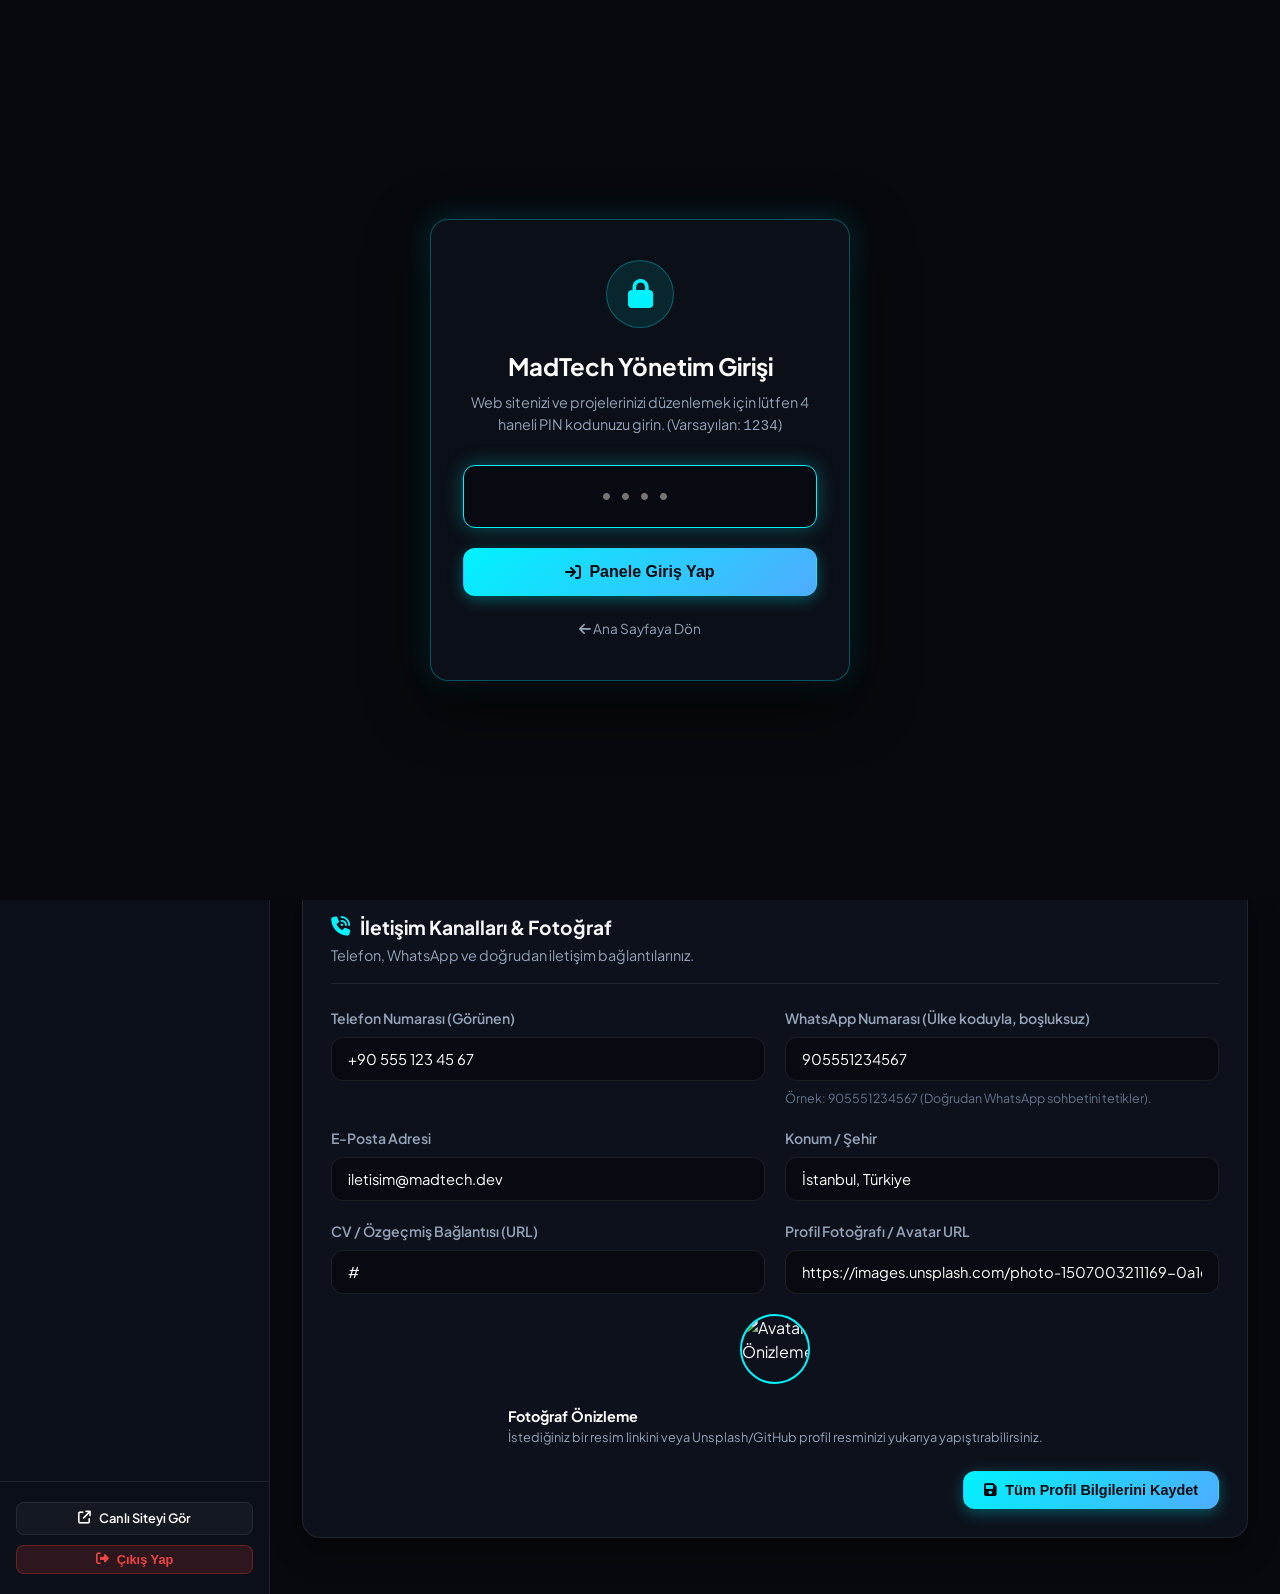
==== admin.html @ 7a34b3d0 "feat: complete modern portfolio showcase with dynamic admin panel, sitemap, and GitHub Pages sync" ====
<!DOCTYPE html>
<html lang="tr">
<head>
  <meta charset="UTF-8">
  <meta name="viewport" content="width=device-width, initial-scale=1.0">
  <title>MadTech | İçerik Yönetim & Admin Paneli</title>
  <meta name="robots" content="noindex, nofollow">

  <!-- Favicon -->
  <link rel="icon" type="image/svg+xml" href="data:image/svg+xml,<svg xmlns='http://www.w3.org/2000/svg' viewBox='0 0 100 100'><rect width='100' height='100' rx='25' fill='%2300f2fe'/><text y='65' x='50' text-anchor='middle' font-size='50' font-family='sans-serif' font-weight='900' fill='%2307090e'>M</text></svg>">

  <!-- Google Fonts & Font Awesome 6 -->
  <link rel="preconnect" href="https://fonts.googleapis.com">
  <link rel="preconnect" href="https://fonts.gstatic.com" crossorigin>
  <link href="https://fonts.googleapis.com/css2?family=Plus+Jakarta+Sans:wght@300;400;500;600;700;800&display=swap" rel="stylesheet">
  <link rel="stylesheet" href="https://cdnjs.cloudflare.com/ajax/libs/font-awesome/6.5.1/css/all.min.css">

  <!-- Admin Stylesheet -->
  <link rel="stylesheet" href="css/admin.css">
</head>
<body>

  <!-- PIN Code Authentication Screen -->
  <div class="auth-overlay" id="auth-overlay">
    <div class="auth-card">
      <div class="auth-icon">
        <i class="fa-solid fa-lock"></i>
      </div>
      <h2 class="auth-title">MadTech Yönetim Girişi</h2>
      <p class="auth-desc">Web sitenizi ve projelerinizi düzenlemek için lütfen 4 haneli PIN kodunuzu girin. (Varsayılan: <code>1234</code>)</p>
      
      <input type="password" id="auth-pin-input" class="auth-pin-input" maxlength="8" placeholder="••••" autofocus>
      
      <button class="btn btn-primary" id="btn-auth-login" style="width: 100%; padding: 14px; font-size: 1rem;">
        <i class="fa-solid fa-arrow-right-to-bracket"></i> Panele Giriş Yap
      </button>

      <div style="margin-top: 20px;">
        <a href="index.html" style="color: var(--text-muted); font-size: 0.85rem; text-decoration: none;">
          <i class="fa-solid fa-arrow-left"></i> Ana Sayfaya Dön
        </a>
      </div>
    </div>
  </div>

  <!-- Admin Main Dashboard Layout -->
  <div class="admin-layout">
    
    <!-- Sidebar Navigation -->
    <aside class="admin-sidebar">
      <div class="sidebar-header">
        <div class="sidebar-brand">
          <i class="fa-solid fa-cube" style="color: var(--primary);"></i>
          <span>MadTech</span>
        </div>
        <span class="sidebar-badge">Admin</span>
      </div>

      <ul class="sidebar-menu">
        <li>
          <a class="sidebar-link active" data-tab="tab-profile">
            <i class="fa-solid fa-user-gear"></i> Profil & İletişim
          </a>
        </li>
        <li>
          <a class="sidebar-link" data-tab="tab-projects">
            <i class="fa-solid fa-laptop-code"></i> Projeler Yönetimi
          </a>
        </li>
        <li>
          <a class="sidebar-link" data-tab="tab-skills">
            <i class="fa-solid fa-layer-group"></i> Yetenekler & Araçlar
          </a>
        </li>
        <li>
          <a class="sidebar-link" data-tab="tab-social-stats">
            <i class="fa-solid fa-chart-simple"></i> İstatistik & Sosyal Ağlar
          </a>
        </li>
        <li>
          <a class="sidebar-link" data-tab="tab-seo">
            <i class="fa-solid fa-magnifying-glass-chart"></i> SEO & Ayarlar
          </a>
        </li>
        <li>
          <a class="sidebar-link" data-tab="tab-publish" style="color: #00f2fe;">
            <i class="fa-solid fa-cloud-arrow-up"></i> GitHub'a Yayınla 🚀
          </a>
        </li>
      </ul>

      <div class="sidebar-footer">
        <a href="index.html" target="_blank" class="btn btn-outline btn-sm" style="width: 100%;">
          <i class="fa-solid fa-arrow-up-right-from-square"></i> Canlı Siteyi Gör
        </a>
        <button class="btn btn-danger btn-sm" id="btn-logout" style="width: 100%;">
          <i class="fa-solid fa-right-from-bracket"></i> Çıkış Yap
        </button>
      </div>
    </aside>

    <!-- Main Workspace -->
    <main class="admin-main">
      
      <!-- Topbar -->
      <header class="admin-topbar">
        <div class="topbar-left">
          <h2 class="topbar-title" id="topbar-title">Profil & İletişim Bilgileri</h2>
        </div>

        <div class="topbar-actions">
          <div style="display: flex; gap: 8px;">
            <span class="sidebar-badge" style="background: rgba(255,255,255,0.05); border-color: var(--admin-border); color: var(--text-muted);">
              Projeler: <strong id="counter-projects" style="color: #fff;">0</strong>
            </span>
            <span class="sidebar-badge" style="background: rgba(255,255,255,0.05); border-color: var(--admin-border); color: var(--text-muted);">
              Yetenekler: <strong id="counter-skills" style="color: #fff;">0</strong>
            </span>
          </div>

          <a href="index.html" target="_blank" class="btn btn-outline btn-sm">
            <i class="fa-solid fa-eye"></i> Canlı Önizleme
          </a>
        </div>
      </header>

      <!-- Content Views -->
      <div class="admin-content">

        <!-- ==========================================
             TAB 1: PROFILE & CONTACT
             ========================================== -->
        <div class="admin-tab-pane active" id="tab-profile">
          <form id="form-profile">
            <div class="admin-card">
              <div class="admin-card-header">
                <div>
                  <h3 class="admin-card-title"><i class="fa-solid fa-id-card"></i> Kişisel & Marka Bilgileri</h3>
                  <p class="admin-card-desc">Ana sayfadaki hero ve kart alanlarında görünen tanıtım bilgileriniz.</p>
                </div>
                <button type="submit" class="btn btn-primary btn-sm">
                  <i class="fa-solid fa-floppy-disk"></i> Değişiklikleri Kaydet
                </button>
              </div>

              <div class="form-grid">
                <div class="form-group">
                  <label class="form-label" for="prof-brand">Marka / Logo Adı</label>
                  <input type="text" id="prof-brand" class="form-input" placeholder="MadTech">
                </div>

                <div class="form-group">
                  <label class="form-label" for="prof-name">Adınız Soyadınız</label>
                  <input type="text" id="prof-name" class="form-input" placeholder="Mehmet Ali Dağ">
                </div>

                <div class="form-group">
                  <label class="form-label" for="prof-title">Ana Unvan / Rol</label>
                  <input type="text" id="prof-title" class="form-input" placeholder="Full Stack Web Geliştirici">
                </div>

                <div class="form-group">
                  <label class="form-label" for="prof-status">Durum Mesajı Rozeti</label>
                  <input type="text" id="prof-status" class="form-input" placeholder="Yeni Projelere Açık 🚀">
                </div>

                <div class="form-group form-full">
                  <label class="form-label" for="prof-typed">Hero Daktilo Metinleri (Virgülle ayırın)</label>
                  <input type="text" id="prof-typed" class="form-input" placeholder="Full Stack Geliştirici, Modern Web Siteleri, UI/UX Tasarımı">
                  <span class="form-helper">Ana sayfada isminizin altında sırayla yazılan roller.</span>
                </div>

                <div class="form-group form-full">
                  <label class="form-label" for="prof-shortbio">Kısa Hero Biyografisi</label>
                  <textarea id="prof-shortbio" class="form-textarea" placeholder="Modern, hızlı ve estetik dijital deneyimler tasarlıyor..."></textarea>
                </div>

                <div class="form-group form-full">
                  <label class="form-label" for="prof-about">Hakkımda Detay Metni</label>
                  <textarea id="prof-about" class="form-textarea" style="min-height: 120px;" placeholder="Yazılım dünyasında modern web teknolojileri..."></textarea>
                </div>
              </div>
            </div>

            <!-- Contact & Avatar Card -->
            <div class="admin-card">
              <div class="admin-card-header">
                <div>
                  <h3 class="admin-card-title"><i class="fa-solid fa-phone-volume"></i> İletişim Kanalları & Fotoğraf</h3>
                  <p class="admin-card-desc">Telefon, WhatsApp ve doğrudan iletişim bağlantılarınız.</p>
                </div>
              </div>

              <div class="form-grid">
                <div class="form-group">
                  <label class="form-label" for="prof-phone">Telefon Numarası (Görünen)</label>
                  <input type="text" id="prof-phone" class="form-input" placeholder="+90 555 123 45 67">
                </div>

                <div class="form-group">
                  <label class="form-label" for="prof-whatsapp">WhatsApp Numarası (Ülke koduyla, boşluksuz)</label>
                  <input type="text" id="prof-whatsapp" class="form-input" placeholder="905551234567">
                  <span class="form-helper">Örnek: 905551234567 (Doğrudan WhatsApp sohbetini tetikler).</span>
                </div>

                <div class="form-group">
                  <label class="form-label" for="prof-email">E-Posta Adresi</label>
                  <input type="email" id="prof-email" class="form-input" placeholder="iletisim@madtech.dev">
                </div>

                <div class="form-group">
                  <label class="form-label" for="prof-location">Konum / Şehir</label>
                  <input type="text" id="prof-location" class="form-input" placeholder="İstanbul, Türkiye">
                </div>

                <div class="form-group">
                  <label class="form-label" for="prof-cv">CV / Özgeçmiş Bağlantısı (URL)</label>
                  <input type="text" id="prof-cv" class="form-input" placeholder="https://drive.google.com/...">
                </div>

                <div class="form-group">
                  <label class="form-label" for="prof-avatar">Profil Fotoğrafı / Avatar URL</label>
                  <input type="text" id="prof-avatar" class="form-input" placeholder="https://images.unsplash.com/...">
                </div>

                <div class="form-group form-full" style="display: flex; align-items: center; gap: 20px;">
                  <img id="prof-avatar-preview" src="https://images.unsplash.com/photo-1507003211169-0a1dd7228f2d?auto=format&fit=crop&w=120&q=80" style="width: 70px; height: 70px; border-radius: 50%; object-fit: cover; border: 2px solid var(--primary);" alt="Avatar Önizleme">
                  <div>
                    <strong style="color: #fff; font-size: 0.9rem;">Fotoğraf Önizleme</strong>
                    <p style="color: var(--text-muted); font-size: 0.8rem;">İstediğiniz bir resim linkini veya Unsplash/GitHub profil resminizi yukarıya yapıştırabilirsiniz.</p>
                  </div>
                </div>
              </div>

              <div style="margin-top: 24px; text-align: right;">
                <button type="submit" class="btn btn-primary">
                  <i class="fa-solid fa-floppy-disk"></i> Tüm Profil Bilgilerini Kaydet
                </button>
              </div>
            </div>
          </form>
        </div>

        <!-- ==========================================
             TAB 2: PROJECTS MANAGEMENT
             ========================================== -->
        <div class="admin-tab-pane" id="tab-projects">
          <div class="admin-card">
            <div class="admin-card-header">
              <div>
                <h3 class="admin-card-title"><i class="fa-solid fa-laptop-code"></i> Projeler & Web Siteleri Vitrini</h3>
                <p class="admin-card-desc">Ana sayfada sergilenen web siteleri, SaaS projeleri ve demoları yönetin.</p>
              </div>
              <button class="btn btn-success" id="btn-new-project">
                <i class="fa-solid fa-plus"></i> Yeni Proje Ekle
              </button>
            </div>

            <div class="projects-table-wrap">
              <table class="admin-table">
                <thead>
                  <tr>
                    <th>Görsel</th>
                    <th>Proje Başlığı</th>
                    <th>Kategori</th>
                    <th>Öne Çıkan</th>
                    <th>Canlı Site</th>
                    <th style="text-align: right;">İşlemler</th>
                  </tr>
                </thead>
                <tbody id="projects-table-body">
                  <!-- Populated by admin.js -->
                </tbody>
              </table>
            </div>
          </div>
        </div>

        <!-- ==========================================
             TAB 3: SKILLS MANAGEMENT
             ========================================== -->
        <div class="admin-tab-pane" id="tab-skills">
          <div class="admin-card">
            <div class="admin-card-header">
              <div>
                <h3 class="admin-card-title"><i class="fa-solid fa-layer-group"></i> Yetenekler & Teknolojiler</h3>
                <p class="admin-card-desc">Uzman olduğunuz programlama dilleri, framework ve araçlar.</p>
              </div>
            </div>

            <!-- Add Skill Form -->
            <div style="background: rgba(7, 9, 14, 0.5); border: 1px solid var(--admin-border); border-radius: var(--radius-md); padding: 20px; margin-bottom: 24px;">
              <h4 style="font-size: 1rem; color: #fff; margin-bottom: 14px;"><i class="fa-solid fa-plus-circle" style="color: var(--primary);"></i> Yeni Yetenek Ekle</h4>
              <div class="form-grid form-grid-3">
                <div class="form-group">
                  <label class="form-label" for="new-skill-name">Yetenek / Teknoloji Adı</label>
                  <input type="text" id="new-skill-name" class="form-input" placeholder="Örn: React.js, Python, Figma">
                </div>

                <div class="form-group">
                  <label class="form-label" for="new-skill-cat">Kategori</label>
                  <select id="new-skill-cat" class="form-select">
                    <option value="frontend">Frontend</option>
                    <option value="backend">Backend</option>
                    <option value="database">Veritabanı & Cloud</option>
                    <option value="tools">Araçlar & UI/UX</option>
                  </select>
                </div>

                <div class="form-group">
                  <label class="form-label" for="new-skill-level">Uzmanlık Seviyesi (%)</label>
                  <input type="number" id="new-skill-level" class="form-input" min="10" max="100" value="90">
                </div>

                <div class="form-group form-full">
                  <label class="form-label" for="new-skill-icon">Font Awesome İkon Sınıfı</label>
                  <input type="text" id="new-skill-icon" class="form-input" placeholder="fa-brands fa-react" value="fa-solid fa-code">
                  <span class="form-helper">Örnekler: fa-brands fa-react, fa-brands fa-node-js, fa-brands fa-python, fa-brands fa-figma</span>
                </div>
              </div>

              <div style="margin-top: 16px; text-align: right;">
                <button type="button" class="btn btn-primary btn-sm" id="btn-add-skill">
                  <i class="fa-solid fa-plus"></i> Listeye Ekle
                </button>
              </div>
            </div>

            <!-- Skills List -->
            <div style="display: flex; flex-direction: column; gap: 10px;" id="admin-skills-list">
              <!-- Populated by admin.js -->
            </div>
          </div>
        </div>

        <!-- ==========================================
             TAB 4: STATS & SOCIALS
             ========================================== -->
        <div class="admin-tab-pane" id="tab-social-stats">
          <form id="form-stats-socials">
            <!-- Stats -->
            <div class="admin-card">
              <div class="admin-card-header">
                <div>
                  <h3 class="admin-card-title"><i class="fa-solid fa-chart-line"></i> Ana Sayfa İstatistik Sayaçları</h3>
                  <p class="admin-card-desc">Hero alanının altındaki 4 adet başarı metriğini özelleştirin.</p>
                </div>
                <button type="submit" class="btn btn-primary btn-sm">
                  <i class="fa-solid fa-floppy-disk"></i> Kaydet
                </button>
              </div>

              <div class="form-grid">
                <div class="form-group">
                  <label class="form-label" for="stat-val-1">Sayaç 1 Değer</label>
                  <input type="text" id="stat-val-1" class="form-input" placeholder="25+">
                  <label class="form-label" for="stat-lbl-1" style="margin-top: 6px;">Sayaç 1 Başlık</label>
                  <input type="text" id="stat-lbl-1" class="form-input" placeholder="Tamamlanan Proje">
                </div>

                <div class="form-group">
                  <label class="form-label" for="stat-val-2">Sayaç 2 Değer</label>
                  <input type="text" id="stat-val-2" class="form-input" placeholder="5+">
                  <label class="form-label" for="stat-lbl-2" style="margin-top: 6px;">Sayaç 2 Başlık</label>
                  <input type="text" id="stat-lbl-2" class="form-input" placeholder="Yıllık Deneyim">
                </div>

                <div class="form-group">
                  <label class="form-label" for="stat-val-3">Sayaç 3 Değer</label>
                  <input type="text" id="stat-val-3" class="form-input" placeholder="100%">
                  <label class="form-label" for="stat-lbl-3" style="margin-top: 6px;">Sayaç 3 Başlık</label>
                  <input type="text" id="stat-lbl-3" class="form-input" placeholder="Müşteri Memnuniyeti">
                </div>

                <div class="form-group">
                  <label class="form-label" for="stat-val-4">Sayaç 4 Değer</label>
                  <input type="text" id="stat-val-4" class="form-input" placeholder="15+">
                  <label class="form-label" for="stat-lbl-4" style="margin-top: 6px;">Sayaç 4 Başlık</label>
                  <input type="text" id="stat-lbl-4" class="form-input" placeholder="Aktif Teknoloji">
                </div>
              </div>
            </div>

            <!-- Social Links -->
            <div class="admin-card">
              <div class="admin-card-header">
                <div>
                  <h3 class="admin-card-title"><i class="fa-solid fa-share-nodes"></i> Sosyal Medya Bağlantıları</h3>
                  <p class="admin-card-desc">İletişim ve footer alanında görünen sosyal medya profilleriniz.</p>
                </div>
              </div>

              <div class="form-grid">
                <div class="form-group">
                  <label class="form-label" for="soc-github"><i class="fa-brands fa-github"></i> GitHub Profil Linki</label>
                  <input type="text" id="soc-github" class="form-input" placeholder="https://github.com/madtech89">
                </div>

                <div class="form-group">
                  <label class="form-label" for="soc-linkedin"><i class="fa-brands fa-linkedin"></i> LinkedIn Profil Linki</label>
                  <input type="text" id="soc-linkedin" class="form-input" placeholder="https://linkedin.com/in/...">
                </div>

                <div class="form-group">
                  <label class="form-label" for="soc-whatsapp"><i class="fa-brands fa-whatsapp"></i> WhatsApp Linki</label>
                  <input type="text" id="soc-whatsapp" class="form-input" placeholder="https://wa.me/905551234567">
                </div>

                <div class="form-group">
                  <label class="form-label" for="soc-instagram"><i class="fa-brands fa-instagram"></i> Instagram Linki</label>
                  <input type="text" id="soc-instagram" class="form-input" placeholder="https://instagram.com/...">
                </div>

                <div class="form-group form-full">
                  <label class="form-label" for="soc-email"><i class="fa-solid fa-envelope"></i> E-Posta Mailto Linki</label>
                  <input type="text" id="soc-email" class="form-input" placeholder="mailto:iletisim@madtech.dev">
                </div>
              </div>

              <div style="margin-top: 24px; text-align: right;">
                <button type="submit" class="btn btn-primary">
                  <i class="fa-solid fa-floppy-disk"></i> İstatistik ve Sosyal Medya Bilgilerini Kaydet
                </button>
              </div>
            </div>
          </form>
        </div>

        <!-- ==========================================
             TAB 5: SEO & SETTINGS
             ========================================== -->
        <div class="admin-tab-pane" id="tab-seo">
          <form id="form-seo-settings">
            <div class="admin-card">
              <div class="admin-card-header">
                <div>
                  <h3 class="admin-card-title"><i class="fa-solid fa-magnifying-glass"></i> SEO & Arama Motoru Optimizasyonu</h3>
                  <p class="admin-card-desc">Google ve diğer arama motorlarında sitenizin nasıl görüneceğini belirleyin.</p>
                </div>
                <button type="submit" class="btn btn-primary btn-sm">
                  <i class="fa-solid fa-floppy-disk"></i> Kaydet
                </button>
              </div>

              <div class="form-grid">
                <div class="form-group form-full">
                  <label class="form-label" for="seo-title">Site Başlığı (Title Tag)</label>
                  <input type="text" id="seo-title" class="form-input" placeholder="MadTech | Modern Portfolyo & Proje Tanıtım Sitesi">
                </div>

                <div class="form-group form-full">
                  <label class="form-label" for="seo-desc">Meta Açıklama (Meta Description)</label>
                  <textarea id="seo-desc" class="form-textarea" placeholder="MadTech kişisel portfolyo ve proje vitrini..."></textarea>
                  <span class="form-helper">Önerilen uzunluk: 120 - 160 karakter arası.</span>
                </div>

                <div class="form-group form-full">
                  <label class="form-label" for="seo-keywords">Anahtar Kelimeler (Keywords)</label>
                  <input type="text" id="seo-keywords" class="form-input" placeholder="madtech, web geliştirici, portfolyo, web siteleri">
                </div>
              </div>
            </div>

            <!-- Security & Admin Settings -->
            <div class="admin-card">
              <div class="admin-card-header">
                <div>
                  <h3 class="admin-card-title"><i class="fa-solid fa-shield-halved"></i> Güvenlik & Admin PIN Ayarı</h3>
                  <p class="admin-card-desc">Admin paneli giriş şifrenizi buradan değiştirebilirsiniz.</p>
                </div>
              </div>

              <div class="form-grid">
                <div class="form-group">
                  <label class="form-label" for="set-pin">Admin Giriş PIN Kodu</label>
                  <input type="text" id="set-pin" class="form-input" placeholder="1234">
                  <span class="form-helper">Varsayılan PIN: <code>1234</code>. Dilediğiniz 4-8 haneli bir PIN belirleyin.</span>
                </div>

                <div class="form-group">
                  <label class="form-label" for="set-repo">GitHub Depo Yolu</label>
                  <input type="text" id="set-repo" class="form-input" placeholder="madtech89/madtech89.github.io">
                </div>

                <div class="form-group">
                  <label class="form-label" for="set-branch">Varsayılan Branch (Dal)</label>
                  <input type="text" id="set-branch" class="form-input" placeholder="main">
                </div>
              </div>

              <div style="margin-top: 24px; text-align: right;">
                <button type="submit" class="btn btn-primary">
                  <i class="fa-solid fa-floppy-disk"></i> Ayarları Kaydet
                </button>
              </div>
            </div>
          </form>
        </div>

        <!-- ==========================================
             TAB 6: PUBLISH & GITHUB SYNC (THE KILLER FEATURE)
             ========================================== -->
        <div class="admin-tab-pane" id="tab-publish">
          
          <!-- Sync Banner -->
          <div class="sync-banner">
            <h3 class="sync-banner-title">
              <i class="fa-solid fa-cloud-arrow-up" style="color: var(--primary);"></i>
              Tek Tıkla Canlı Yayına Alma (GitHub Pages)
            </h3>
            <p class="sync-banner-desc">
              GitHub Pages tamamen statik bir barındırma hizmetidir. Bu admin paneli, yaptığınız tüm değişiklikleri doğrudan GitHub REST API'sini kullanarak <code>madtech89/madtech89.github.io</code> deponuzdaki <code>data/content.json</code> dosyasına otomatik commit eder. Böylece hiçbir sunucu masrafı olmadan, tek tıkla sitenizi canlıda güncelleyebilirsiniz!
            </p>

            <div class="form-group" style="max-width: 600px; margin-bottom: 16px;">
              <label class="form-label" for="gh-token-input">GitHub Personal Access Token (Yalnızca tarayıcınızda saklanır)</label>
              <div style="display: flex; gap: 10px;">
                <input type="password" id="gh-token-input" class="form-input" placeholder="ghp_xxxxxxxxxxxxxxxxxxxx">
                <button type="button" class="btn btn-outline" id="btn-save-gh-token" style="white-space: nowrap;">
                  <i class="fa-solid fa-key"></i> Token'ı Kaydet
                </button>
              </div>
              <span class="form-helper">
                💡 <strong>Token nasıl alınır? (30 saniye):</strong> GitHub hesabınızda: <em>Settings -> Developer settings -> Personal access tokens (classic veya fine-grained) -> Generate new token</em> -> <strong>"repo"</strong> veya <strong>"Contents: Write"</strong> kutucuğunu işaretleyip kopyalayın.
              </span>
            </div>

            <div style="display: flex; gap: 14px; flex-wrap: wrap;">
              <button class="btn btn-primary" id="btn-live-publish" style="padding: 14px 28px; font-size: 1rem;">
                <i class="fa-solid fa-rocket"></i> Değişiklikleri GitHub'a Kaydet ve Yayınla
              </button>
            </div>

            <div id="gh-publish-status" style="margin-top: 18px; display: none;"></div>
          </div>

          <!-- Alternative Options Card -->
          <div class="admin-card">
            <div class="admin-card-header">
              <div>
                <h3 class="admin-card-title"><i class="fa-solid fa-file-export"></i> Manuel Dışa Aktarma & Yedekleme</h3>
                <p class="admin-card-desc">Token kullanmak istemiyorsanız güncel dosyaları indirip depoya atabilirsiniz.</p>
              </div>
            </div>

            <div style="display: grid; grid-template-columns: repeat(auto-fit, minmax(280px, 1fr)); gap: 20px;">
              <!-- Option 1: Download JSON -->
              <div style="background: rgba(7, 9, 14, 0.6); border: 1px solid var(--admin-border); border-radius: var(--radius-md); padding: 20px;">
                <h4 style="color: #fff; margin-bottom: 8px;"><i class="fa-solid fa-file-code" style="color: var(--primary);"></i> content.json İndir</h4>
                <p style="color: var(--text-muted); font-size: 0.85rem; margin-bottom: 16px;">
                  Güncel site içeriğini <code>content.json</code> olarak indirin ve projenizin <code>data/</code> klasörüne kopyalayıp git push yapın.
                </p>
                <button class="btn btn-outline btn-sm" id="btn-export-json">
                  <i class="fa-solid fa-download"></i> content.json İndir
                </button>
              </div>

              <!-- Option 2: Generate Sitemap -->
              <div style="background: rgba(7, 9, 14, 0.6); border: 1px solid var(--admin-border); border-radius: var(--radius-md); padding: 20px;">
                <h4 style="color: #fff; margin-bottom: 8px;"><i class="fa-solid fa-sitemap" style="color: #10b981;"></i> sitemap.xml Oluştur</h4>
                <p style="color: var(--text-muted); font-size: 0.85rem; margin-bottom: 16px;">
                  Arama motorları (Google, Bing) için güncel site haritanızı otomatik oluşturup indirin.
                </p>
                <button class="btn btn-outline btn-sm" id="btn-generate-sitemap">
                  <i class="fa-solid fa-file-arrow-down"></i> sitemap.xml İndir
                </button>
              </div>

              <!-- Option 3: Restore / Import -->
              <div style="background: rgba(7, 9, 14, 0.6); border: 1px solid var(--admin-border); border-radius: var(--radius-md); padding: 20px;">
                <h4 style="color: #fff; margin-bottom: 8px;"><i class="fa-solid fa-file-import" style="color: #ff007a;"></i> JSON Yedekten Yükle</h4>
                <p style="color: var(--text-muted); font-size: 0.85rem; margin-bottom: 16px;">
                  Daha önce indirdiğiniz bir <code>content.json</code> yedeğini seçerek panele aktarın.
                </p>
                <label class="btn btn-outline btn-sm" style="cursor: pointer; display: inline-flex;">
                  <i class="fa-solid fa-upload"></i> Yedek JSON Seç
                  <input type="file" id="input-import-json" accept=".json" style="display: none;">
                </label>
              </div>
            </div>

            <div style="margin-top: 30px; padding-top: 20px; border-top: 1px solid var(--admin-border); display: flex; justify-content: space-between; align-items: center;">
              <div>
                <strong style="color: #ef4444; font-size: 0.9rem;">Sıfırlama Seçeneği</strong>
                <p style="color: var(--text-muted); font-size: 0.8rem;">Yerel önbellekteki tüm geçici değişiklikleri silip orijinal şablona döner.</p>
              </div>
              <button class="btn btn-danger btn-sm" id="btn-reset-defaults">
                <i class="fa-solid fa-rotate-left"></i> Varsayılana Sıfırla
              </button>
            </div>
          </div>
        </div>

      </div>
    </main>
  </div>

  <!-- Project Add / Edit Modal -->
  <div class="admin-modal-overlay" id="project-modal">
    <div class="admin-modal-box">
      <div class="modal-header">
        <h3 id="modal-project-title">Yeni Proje Ekle</h3>
        <button class="modal-close" id="btn-close-project-modal" aria-label="Kapat">
          <i class="fa-solid fa-xmark"></i>
        </button>
      </div>

      <form id="form-project-modal">
        <div class="modal-body">
          <div class="form-grid">
            <div class="form-group form-full">
              <label class="form-label" for="proj-title">Proje Başlığı *</label>
              <input type="text" id="proj-title" class="form-input" placeholder="Örn: Nova SaaS Dashboard" required>
            </div>

            <div class="form-group">
              <label class="form-label" for="proj-category">Kategori *</label>
              <select id="proj-category" class="form-select">
                <option value="web">Web Sitesi</option>
                <option value="ecommerce">E-Ticaret</option>
                <option value="corporate">Kurumsal</option>
                <option value="mobile">Mobil Uygulama</option>
                <option value="ai">Yapay Zeka</option>
                <option value="other">Diğer</option>
              </select>
            </div>

            <div class="form-group">
              <label class="form-label" for="proj-image">Kapak Görseli URL</label>
              <input type="text" id="proj-image" class="form-input" placeholder="https://images.unsplash.com/...">
            </div>

            <div class="form-group form-full">
              <label class="form-label" for="proj-summary">Kısa Özet (Kart üzerinde görünen) *</label>
              <input type="text" id="proj-summary" class="form-input" placeholder="Projenin 1-2 cümlelik vurucu açıklaması" required>
            </div>

            <div class="form-group form-full">
              <label class="form-label" for="proj-desc">Detaylı Açıklama (Pop-up modalda görünen)</label>
              <textarea id="proj-desc" class="form-textarea" placeholder="Projenin teknik detayları, mimarisi ve çözümleri..."></textarea>
            </div>

            <div class="form-group form-full">
              <label class="form-label" for="proj-techs">Kullanılan Teknolojiler (Virgülle ayırın)</label>
              <input type="text" id="proj-techs" class="form-input" placeholder="React, TypeScript, Tailwind, Chart.js">
            </div>

            <div class="form-group">
              <label class="form-label" for="proj-live">Canlı Site Linki (Canlı Demo URL)</label>
              <input type="text" id="proj-live" class="form-input" placeholder="https://ornek-proje.com">
            </div>

            <div class="form-group">
              <label class="form-label" for="proj-github">GitHub Repo Linki</label>
              <input type="text" id="proj-github" class="form-input" placeholder="https://github.com/madtech89/...">
            </div>

            <div class="form-group form-full" style="flex-direction: row; align-items: center; gap: 10px; margin-top: 10px;">
              <input type="checkbox" id="proj-featured" style="width: 18px; height: 18px; cursor: pointer; accent-color: var(--primary);">
              <label for="proj-featured" style="color: #fff; cursor: pointer; font-size: 0.92rem; font-weight: 600;">
                Bu projeyi "Öne Çıkanlar" rozetiyle işaretle
              </label>
            </div>
          </div>
        </div>

        <div class="modal-footer">
          <button type="button" class="btn btn-outline" onclick="document.getElementById('project-modal').classList.remove('active')">
            İptal
          </button>
          <button type="submit" class="btn btn-primary">
            <i class="fa-solid fa-floppy-disk"></i> Projeyi Kaydet
          </button>
        </div>
      </form>
    </div>
  </div>

  <!-- Toast Container -->
  <div class="admin-toast-container" id="admin-toast-container"></div>

  <!-- Admin JavaScript Engine -->
  <script src="js/admin.js"></script>
</body>
</html>
---- css/admin.css ----
/* ==========================================================================
   MADTECH ADMIN PANEL - STYLESHEET
   Clean, modern, cyber-glass dashboard UI
   ========================================================================== */

:root {
  --admin-bg: #07090e;
  --admin-sidebar: #0b0f17;
  --admin-card: rgba(16, 22, 35, 0.7);
  --admin-card-hover: rgba(22, 31, 50, 0.9);
  --admin-border: rgba(255, 255, 255, 0.08);
  --admin-border-focus: rgba(0, 242, 254, 0.5);
  
  --primary: #00f2fe;
  --primary-dark: #0284c7;
  --secondary: #4facfe;
  --accent-purple: #7928ca;
  --accent-pink: #ff007a;
  --accent-emerald: #10b981;
  --accent-danger: #ef4444;
  
  --text-main: #f8fafc;
  --text-muted: #94a3b8;
  --text-dim: #64748b;
  
  --radius-sm: 8px;
  --radius-md: 12px;
  --radius-lg: 18px;
  --radius-full: 9999px;
  
  --shadow-card: 0 10px 30px rgba(0, 0, 0, 0.45);
  --shadow-glow: 0 0 30px rgba(0, 242, 254, 0.2);
  --transition: all 0.25s cubic-bezier(0.16, 1, 0.3, 1);
}

*, *::before, *::after {
  box-sizing: border-box;
  margin: 0;
  padding: 0;
}

body {
  font-family: 'Plus Jakarta Sans', -apple-system, BlinkMacSystemFont, sans-serif;
  background-color: var(--admin-bg);
  color: var(--text-main);
  min-height: 100vh;
  line-height: 1.5;
  display: flex;
}

/* Auth / PIN Screen */
.auth-overlay {
  position: fixed;
  inset: 0;
  background: #07090e;
  z-index: 9999;
  display: flex;
  align-items: center;
  justify-content: center;
  padding: 20px;
}

.auth-card {
  width: 100%;
  max-width: 420px;
  background: var(--admin-sidebar);
  border: 1px solid rgba(0, 242, 254, 0.3);
  border-radius: var(--radius-lg);
  padding: 40px 32px;
  box-shadow: 0 20px 60px rgba(0, 0, 0, 0.8), var(--shadow-glow);
  text-align: center;
}

.auth-icon {
  width: 68px;
  height: 68px;
  border-radius: 50%;
  background: rgba(0, 242, 254, 0.1);
  border: 1px solid rgba(0, 242, 254, 0.3);
  color: var(--primary);
  display: flex;
  align-items: center;
  justify-content: center;
  font-size: 1.8rem;
  margin: 0 auto 20px auto;
}

.auth-title {
  font-size: 1.5rem;
  font-weight: 700;
  margin-bottom: 8px;
  color: #fff;
}

.auth-desc {
  color: var(--text-muted);
  font-size: 0.9rem;
  margin-bottom: 28px;
}

.auth-pin-input {
  width: 100%;
  padding: 16px;
  font-size: 1.6rem;
  letter-spacing: 10px;
  text-align: center;
  background: rgba(7, 9, 14, 0.8);
  border: 1px solid var(--admin-border);
  border-radius: var(--radius-md);
  color: #fff;
  margin-bottom: 20px;
  outline: none;
  transition: var(--transition);
}

.auth-pin-input:focus {
  border-color: var(--primary);
  box-shadow: 0 0 20px rgba(0, 242, 254, 0.3);
}

/* Layout */
.admin-layout {
  display: flex;
  width: 100%;
  min-height: 100vh;
}

/* Sidebar */
.admin-sidebar {
  width: 270px;
  background: var(--admin-sidebar);
  border-right: 1px solid var(--admin-border);
  display: flex;
  flex-direction: column;
  flex-shrink: 0;
  transition: var(--transition);
}

.sidebar-header {
  padding: 24px 20px;
  border-bottom: 1px solid var(--admin-border);
  display: flex;
  align-items: center;
  justify-content: space-between;
}

.sidebar-brand {
  display: flex;
  align-items: center;
  gap: 12px;
  font-size: 1.25rem;
  font-weight: 800;
}

.sidebar-brand span {
  color: var(--primary);
}

.sidebar-badge {
  font-size: 0.7rem;
  font-weight: 700;
  padding: 3px 8px;
  background: rgba(0, 242, 254, 0.15);
  border: 1px solid var(--primary);
  border-radius: var(--radius-full);
  color: var(--primary);
  text-transform: uppercase;
}

.sidebar-menu {
  list-style: none;
  padding: 20px 12px;
  display: flex;
  flex-direction: column;
  gap: 6px;
  flex-grow: 1;
}

.sidebar-link {
  display: flex;
  align-items: center;
  gap: 14px;
  padding: 12px 16px;
  border-radius: var(--radius-md);
  color: var(--text-muted);
  font-size: 0.92rem;
  font-weight: 600;
  text-decoration: none;
  cursor: pointer;
  transition: var(--transition);
  border: 1px solid transparent;
}

.sidebar-link i {
  font-size: 1.1rem;
  width: 20px;
  text-align: center;
}

.sidebar-link:hover {
  color: #fff;
  background: rgba(255, 255, 255, 0.04);
}

.sidebar-link.active {
  color: #fff;
  background: rgba(0, 242, 254, 0.1);
  border-color: rgba(0, 242, 254, 0.3);
}

.sidebar-link.active i {
  color: var(--primary);
}

.sidebar-footer {
  padding: 20px 16px;
  border-top: 1px solid var(--admin-border);
  display: flex;
  flex-direction: column;
  gap: 10px;
}

/* Main Area */
.admin-main {
  flex-grow: 1;
  display: flex;
  flex-direction: column;
  min-width: 0;
  overflow-y: auto;
}

/* Admin Topbar */
.admin-topbar {
  height: 70px;
  background: var(--admin-sidebar);
  border-bottom: 1px solid var(--admin-border);
  padding: 0 32px;
  display: flex;
  align-items: center;
  justify-content: space-between;
  position: sticky;
  top: 0;
  z-index: 100;
}

.topbar-left {
  display: flex;
  align-items: center;
  gap: 16px;
}

.topbar-title {
  font-size: 1.25rem;
  font-weight: 700;
}

.topbar-actions {
  display: flex;
  align-items: center;
  gap: 14px;
}

/* Content View */
.admin-content {
  padding: 32px;
  flex-grow: 1;
}

.admin-tab-pane {
  display: none;
  animation: fadeIn 0.25s ease;
}

.admin-tab-pane.active {
  display: block;
}

@keyframes fadeIn {
  from { opacity: 0; transform: translateY(6px); }
  to { opacity: 1; transform: translateY(0); }
}

/* Admin Cards & Panels */
.admin-card {
  background: var(--admin-card);
  border: 1px solid var(--admin-border);
  border-radius: var(--radius-lg);
  padding: 28px;
  margin-bottom: 24px;
  backdrop-filter: blur(16px);
  box-shadow: var(--shadow-card);
}

.admin-card-header {
  display: flex;
  align-items: center;
  justify-content: space-between;
  margin-bottom: 24px;
  padding-bottom: 16px;
  border-bottom: 1px solid var(--admin-border);
}

.admin-card-title {
  font-size: 1.2rem;
  font-weight: 700;
  display: flex;
  align-items: center;
  gap: 10px;
}

.admin-card-title i {
  color: var(--primary);
}

.admin-card-desc {
  color: var(--text-muted);
  font-size: 0.9rem;
  margin-top: 4px;
}

/* Forms & Inputs */
.form-grid {
  display: grid;
  grid-template-columns: repeat(2, 1fr);
  gap: 20px;
}

.form-grid-3 {
  grid-template-columns: repeat(3, 1fr);
}

.form-full {
  grid-column: 1 / -1;
}

.form-group {
  display: flex;
  flex-direction: column;
  gap: 8px;
}

.form-label {
  font-size: 0.88rem;
  font-weight: 600;
  color: var(--text-muted);
}

.form-input, .form-textarea, .form-select {
  padding: 12px 16px;
  background: rgba(7, 9, 14, 0.7);
  border: 1px solid var(--admin-border);
  border-radius: var(--radius-md);
  color: #fff;
  font-family: inherit;
  font-size: 0.92rem;
  outline: none;
  transition: var(--transition);
  width: 100%;
}

.form-input:focus, .form-textarea:focus, .form-select:focus {
  border-color: var(--primary);
  box-shadow: 0 0 15px rgba(0, 242, 254, 0.25);
  background: rgba(11, 15, 23, 0.9);
}

.form-textarea {
  min-height: 100px;
  resize: vertical;
}

.form-select {
  cursor: pointer;
}

.form-select option {
  background: #0b0f17;
  color: #fff;
}

.form-helper {
  font-size: 0.78rem;
  color: var(--text-dim);
}

/* Buttons */
.btn {
  display: inline-flex;
  align-items: center;
  justify-content: center;
  gap: 8px;
  padding: 10px 20px;
  border-radius: var(--radius-md);
  font-size: 0.9rem;
  font-weight: 600;
  cursor: pointer;
  transition: var(--transition);
  border: 1px solid transparent;
  text-decoration: none;
}

.btn-primary {
  background: linear-gradient(135deg, #00f2fe 0%, #4facfe 100%);
  color: #07090e;
  box-shadow: 0 4px 15px rgba(0, 242, 254, 0.3);
}

.btn-primary:hover {
  transform: translateY(-2px);
  box-shadow: 0 6px 20px rgba(0, 242, 254, 0.45);
}

.btn-success {
  background: linear-gradient(135deg, #10b981 0%, #059669 100%);
  color: #fff;
  box-shadow: 0 4px 15px rgba(16, 185, 129, 0.3);
}

.btn-success:hover {
  transform: translateY(-2px);
  box-shadow: 0 6px 20px rgba(16, 185, 129, 0.45);
}

.btn-outline {
  background: rgba(255, 255, 255, 0.04);
  border-color: var(--admin-border);
  color: #fff;
}

.btn-outline:hover {
  background: rgba(255, 255, 255, 0.08);
  border-color: var(--primary);
  color: #fff;
}

.btn-danger {
  background: rgba(239, 68, 68, 0.15);
  border-color: rgba(239, 68, 68, 0.3);
  color: #ef4444;
}

.btn-danger:hover {
  background: #ef4444;
  color: #fff;
}

.btn-sm {
  padding: 6px 12px;
  font-size: 0.8rem;
  border-radius: var(--radius-sm);
}

/* Projects Table / Grid in Admin */
.projects-table-wrap {
  width: 100%;
  overflow-x: auto;
}

.admin-table {
  width: 100%;
  border-collapse: collapse;
  text-align: left;
}

.admin-table th {
  padding: 14px 16px;
  background: rgba(7, 9, 14, 0.6);
  color: var(--text-muted);
  font-size: 0.82rem;
  font-weight: 700;
  text-transform: uppercase;
  letter-spacing: 0.5px;
  border-bottom: 1px solid var(--admin-border);
}

.admin-table td {
  padding: 16px;
  border-bottom: 1px solid var(--admin-border);
  vertical-align: middle;
  font-size: 0.9rem;
}

.admin-table tr:hover td {
  background: rgba(255, 255, 255, 0.02);
}

.project-cell-thumb {
  width: 60px;
  height: 42px;
  border-radius: var(--radius-sm);
  object-fit: cover;
}

.table-tag {
  display: inline-block;
  padding: 3px 8px;
  border-radius: var(--radius-full);
  font-size: 0.75rem;
  font-weight: 600;
  background: rgba(0, 242, 254, 0.1);
  color: var(--primary);
}

/* Modals */
.admin-modal-overlay {
  position: fixed;
  inset: 0;
  background: rgba(0, 0, 0, 0.85);
  backdrop-filter: blur(12px);
  z-index: 1000;
  display: flex;
  align-items: center;
  justify-content: center;
  padding: 20px;
  opacity: 0;
  pointer-events: none;
  transition: opacity 0.25s ease;
}

.admin-modal-overlay.active {
  opacity: 1;
  pointer-events: auto;
}

.admin-modal-box {
  background: #0b0f17;
  border: 1px solid rgba(0, 242, 254, 0.3);
  border-radius: var(--radius-lg);
  max-width: 650px;
  width: 100%;
  max-height: 90vh;
  overflow-y: auto;
  box-shadow: 0 20px 60px rgba(0, 0, 0, 0.9), var(--shadow-glow);
  transform: translateY(20px);
  transition: transform 0.25s ease;
}

.admin-modal-overlay.active .admin-modal-box {
  transform: translateY(0);
}

.modal-header {
  padding: 20px 24px;
  border-bottom: 1px solid var(--admin-border);
  display: flex;
  align-items: center;
  justify-content: space-between;
}

.modal-header h3 {
  font-size: 1.25rem;
  color: #fff;
}

.modal-close {
  background: none;
  border: none;
  color: var(--text-muted);
  font-size: 1.2rem;
  cursor: pointer;
}

.modal-close:hover {
  color: #fff;
}

.modal-body {
  padding: 24px;
}

.modal-footer {
  padding: 16px 24px;
  border-top: 1px solid var(--admin-border);
  display: flex;
  justify-content: flex-end;
  gap: 12px;
}

/* Sync Banner Box */
.sync-banner {
  background: linear-gradient(135deg, rgba(0, 242, 254, 0.08) 0%, rgba(121, 40, 202, 0.08) 100%);
  border: 1px solid rgba(0, 242, 254, 0.3);
  border-radius: var(--radius-lg);
  padding: 24px;
  margin-bottom: 28px;
}

.sync-banner-title {
  font-size: 1.15rem;
  font-weight: 700;
  color: #fff;
  margin-bottom: 8px;
  display: flex;
  align-items: center;
  gap: 10px;
}

.sync-banner-desc {
  color: var(--text-muted);
  font-size: 0.9rem;
  line-height: 1.6;
  margin-bottom: 20px;
}

/* Toast */
.admin-toast-container {
  position: fixed;
  bottom: 24px;
  right: 24px;
  z-index: 9999;
  display: flex;
  flex-direction: column;
  gap: 10px;
}

.admin-toast {
  background: rgba(11, 15, 23, 0.95);
  border: 1px solid var(--primary);
  border-radius: var(--radius-md);
  padding: 14px 20px;
  color: #fff;
  display: flex;
  align-items: center;
  gap: 12px;
  box-shadow: 0 10px 30px rgba(0, 0, 0, 0.8);
  animation: slideInToast 0.3s forwards;
  min-width: 300px;
}

.admin-toast.toast-error {
  border-color: var(--accent-danger);
}

@keyframes slideInToast {
  from { transform: translateX(100%); opacity: 0; }
  to { transform: translateX(0); opacity: 1; }
}

/* Responsive */
@media (max-width: 900px) {
  .admin-layout {
    flex-direction: column;
  }

  .admin-sidebar {
    width: 100%;
    border-right: none;
    border-bottom: 1px solid var(--admin-border);
  }

  .sidebar-menu {
    flex-direction: row;
    flex-wrap: wrap;
    gap: 8px;
  }

  .form-grid {
    grid-template-columns: 1fr;
  }
}
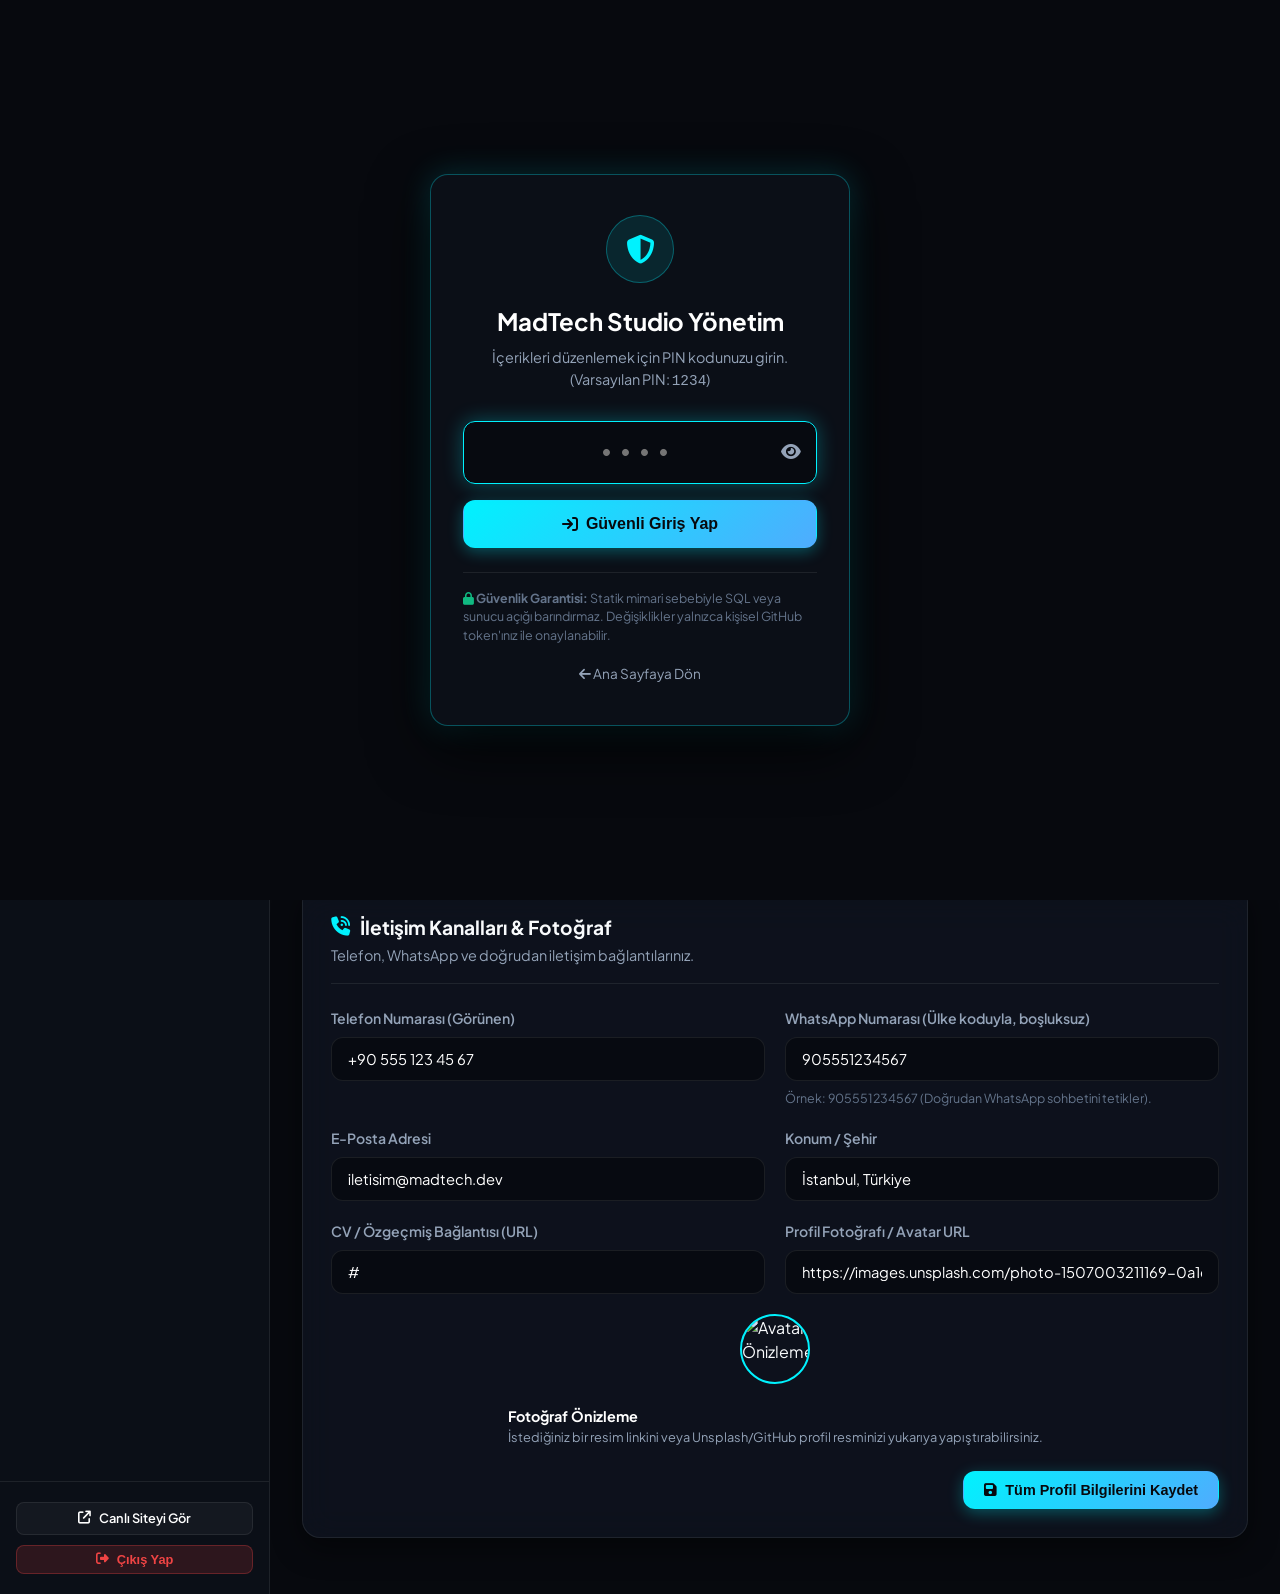
==== commit 1538eb99: "sec: remove public admin buttons, enhance PIN security and add stealth shortcuts" ====
--- a/admin.html
+++ b/admin.html
@@ -24,18 +24,31 @@
   <div class="auth-overlay" id="auth-overlay">
     <div class="auth-card">
       <div class="auth-icon">
-        <i class="fa-solid fa-lock"></i>
-      </div>
-      <h2 class="auth-title">MadTech Yönetim Girişi</h2>
-      <p class="auth-desc">Web sitenizi ve projelerinizi düzenlemek için lütfen 4 haneli PIN kodunuzu girin. (Varsayılan: <code>1234</code>)</p>
+        <i class="fa-solid fa-shield-halved"></i>
+      </div>
+      <h2 class="auth-title">MadTech Studio Yönetim</h2>
+      <p class="auth-desc">İçerikleri düzenlemek için PIN kodunuzu girin.<br>(Varsayılan PIN: <code>1234</code>)</p>
       
-      <input type="password" id="auth-pin-input" class="auth-pin-input" maxlength="8" placeholder="••••" autofocus>
+      <div style="position: relative; margin-bottom: 16px;">
+        <input type="password" id="auth-pin-input" class="auth-pin-input" maxlength="20" placeholder="••••" autofocus style="margin-bottom: 0;">
+        <button type="button" id="btn-toggle-pin" style="position: absolute; right: 16px; top: 50%; transform: translateY(-50%); background: none; border: none; color: var(--text-muted); cursor: pointer; font-size: 1.1rem;" title="Göster / Gizle">
+          <i class="fa-solid fa-eye" id="pin-eye-icon"></i>
+        </button>
+      </div>
+
+      <div id="auth-error-msg" style="display: none; padding: 10px; background: rgba(239, 68, 68, 0.15); border: 1px solid rgba(239, 68, 68, 0.4); border-radius: 8px; color: #fca5a5; font-size: 0.85rem; margin-bottom: 16px;"></div>
       
       <button class="btn btn-primary" id="btn-auth-login" style="width: 100%; padding: 14px; font-size: 1rem;">
-        <i class="fa-solid fa-arrow-right-to-bracket"></i> Panele Giriş Yap
+        <i class="fa-solid fa-arrow-right-to-bracket"></i> Güvenli Giriş Yap
       </button>
 
-      <div style="margin-top: 20px;">
+      <div style="margin-top: 24px; padding-top: 16px; border-top: 1px solid var(--admin-border); text-align: left;">
+        <p style="color: var(--text-dim); font-size: 0.78rem; line-height: 1.5;">
+          <i class="fa-solid fa-lock" style="color: #10b981;"></i> <strong>Güvenlik Garantisi:</strong> Statik mimari sebebiyle SQL veya sunucu açığı barındırmaz. Değişiklikler yalnızca kişisel GitHub token'ınız ile onaylanabilir.
+        </p>
+      </div>
+
+      <div style="margin-top: 16px;">
         <a href="index.html" style="color: var(--text-muted); font-size: 0.85rem; text-decoration: none;">
           <i class="fa-solid fa-arrow-left"></i> Ana Sayfaya Dön
         </a>
@@ -393,7 +406,7 @@
               <div class="form-grid">
                 <div class="form-group">
                   <label class="form-label" for="soc-github"><i class="fa-brands fa-github"></i> GitHub Profil Linki</label>
-                  <input type="text" id="soc-github" class="form-input" placeholder="https://github.com/madtech89">
+                  <input type="text" id="soc-github" class="form-input" placeholder="https://github.com/madtechstudio">
                 </div>
 
                 <div class="form-group">
@@ -479,7 +492,7 @@
 
                 <div class="form-group">
                   <label class="form-label" for="set-repo">GitHub Depo Yolu</label>
-                  <input type="text" id="set-repo" class="form-input" placeholder="madtech89/madtech89.github.io">
+                  <input type="text" id="set-repo" class="form-input" placeholder="madtechstudio/madtechstudio.github.io">
                 </div>
 
                 <div class="form-group">
@@ -509,7 +522,7 @@
               Tek Tıkla Canlı Yayına Alma (GitHub Pages)
             </h3>
             <p class="sync-banner-desc">
-              GitHub Pages tamamen statik bir barındırma hizmetidir. Bu admin paneli, yaptığınız tüm değişiklikleri doğrudan GitHub REST API'sini kullanarak <code>madtech89/madtech89.github.io</code> deponuzdaki <code>data/content.json</code> dosyasına otomatik commit eder. Böylece hiçbir sunucu masrafı olmadan, tek tıkla sitenizi canlıda güncelleyebilirsiniz!
+              GitHub Pages tamamen statik bir barındırma hizmetidir. Bu admin paneli, yaptığınız tüm değişiklikleri doğrudan GitHub REST API'sini kullanarak <code>madtechstudio/madtechstudio.github.io</code> deponuzdaki <code>data/content.json</code> dosyasına otomatik commit eder. Böylece hiçbir sunucu masrafı olmadan, tek tıkla sitenizi canlıda güncelleyebilirsiniz!
             </p>
 
             <div class="form-group" style="max-width: 600px; margin-bottom: 16px;">
@@ -652,7 +665,7 @@
 
             <div class="form-group">
               <label class="form-label" for="proj-github">GitHub Repo Linki</label>
-              <input type="text" id="proj-github" class="form-input" placeholder="https://github.com/madtech89/...">
+              <input type="text" id="proj-github" class="form-input" placeholder="https://github.com/madtechstudio/...">
             </div>
 
             <div class="form-group form-full" style="flex-direction: row; align-items: center; gap: 10px; margin-top: 10px;">
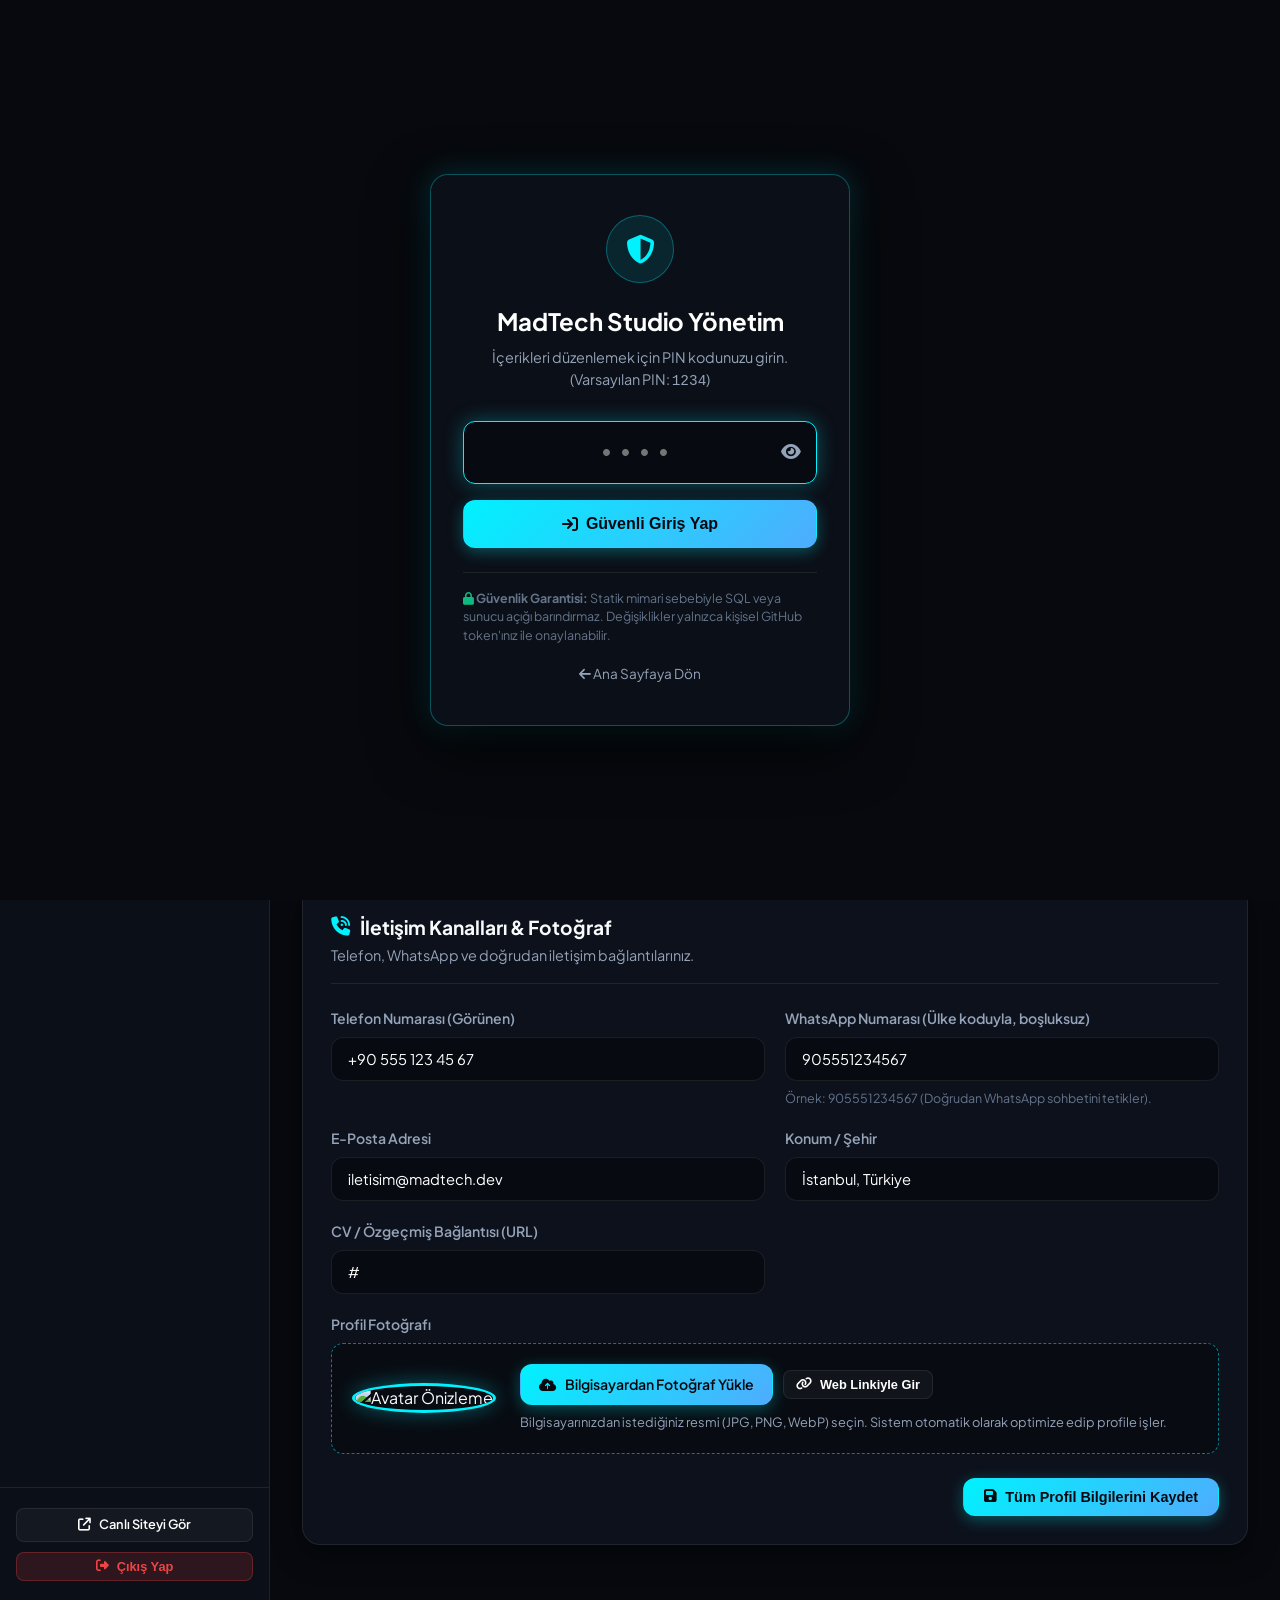
==== commit 3099e1aa: "feat: add direct local image upload with auto-compression for profile avatar and projects" ====
--- a/admin.html
+++ b/admin.html
@@ -231,16 +231,34 @@
                   <input type="text" id="prof-cv" class="form-input" placeholder="https://drive.google.com/...">
                 </div>
 
-                <div class="form-group">
-                  <label class="form-label" for="prof-avatar">Profil Fotoğrafı / Avatar URL</label>
-                  <input type="text" id="prof-avatar" class="form-input" placeholder="https://images.unsplash.com/...">
-                </div>
-
-                <div class="form-group form-full" style="display: flex; align-items: center; gap: 20px;">
-                  <img id="prof-avatar-preview" src="https://images.unsplash.com/photo-1507003211169-0a1dd7228f2d?auto=format&fit=crop&w=120&q=80" style="width: 70px; height: 70px; border-radius: 50%; object-fit: cover; border: 2px solid var(--primary);" alt="Avatar Önizleme">
-                  <div>
-                    <strong style="color: #fff; font-size: 0.9rem;">Fotoğraf Önizleme</strong>
-                    <p style="color: var(--text-muted); font-size: 0.8rem;">İstediğiniz bir resim linkini veya Unsplash/GitHub profil resminizi yukarıya yapıştırabilirsiniz.</p>
+                <div class="form-group form-full">
+                  <label class="form-label">Profil Fotoğrafı</label>
+                  <div style="display: flex; align-items: center; gap: 24px; flex-wrap: wrap; background: rgba(7, 9, 14, 0.6); padding: 20px; border-radius: var(--radius-md); border: 1px dashed var(--admin-border-focus);">
+                    <!-- Avatar Preview -->
+                    <div style="position: relative;">
+                      <img id="prof-avatar-preview" src="https://images.unsplash.com/photo-1507003211169-0a1dd7228f2d?auto=format&fit=crop&w=150&q=80" style="width: 84px; height: 84px; border-radius: 50%; object-fit: cover; border: 3px solid var(--primary); box-shadow: 0 0 20px rgba(0,242,254,0.35);" alt="Avatar Önizleme">
+                    </div>
+
+                    <!-- Direct File Upload Controls -->
+                    <div style="flex: 1; min-width: 240px;">
+                      <div style="display: flex; gap: 10px; align-items: center; margin-bottom: 8px; flex-wrap: wrap;">
+                        <label class="btn btn-primary" style="cursor: pointer; padding: 9px 18px; font-size: 0.88rem;">
+                          <i class="fa-solid fa-cloud-arrow-up"></i> Bilgisayardan Fotoğraf Yükle
+                          <input type="file" id="prof-avatar-file" accept="image/*" style="display: none;">
+                        </label>
+                        <button type="button" class="btn btn-outline btn-sm" id="btn-toggle-avatar-url">
+                          <i class="fa-solid fa-link"></i> Web Linkiyle Gir
+                        </button>
+                      </div>
+                      <p style="color: var(--text-muted); font-size: 0.8rem;">
+                        Bilgisayarınızdan istediğiniz resmi (JPG, PNG, WebP) seçin. Sistem otomatik olarak optimize edip profile işler.
+                      </p>
+
+                      <!-- Hidden/Collapsible URL input -->
+                      <div id="avatar-url-wrapper" style="display: none; margin-top: 10px;">
+                        <input type="text" id="prof-avatar" class="form-input" placeholder="https://images.unsplash.com/... (veya doğrudan dosya yükleyin)">
+                      </div>
+                    </div>
                   </div>
                 </div>
               </div>
@@ -638,9 +656,26 @@
               </select>
             </div>
 
-            <div class="form-group">
-              <label class="form-label" for="proj-image">Kapak Görseli URL</label>
-              <input type="text" id="proj-image" class="form-input" placeholder="https://images.unsplash.com/...">
+            <div class="form-group form-full">
+              <label class="form-label">Proje Kapak Görseli</label>
+              <div style="display: flex; align-items: center; gap: 16px; background: rgba(7, 9, 14, 0.6); padding: 14px; border-radius: var(--radius-md); border: 1px dashed var(--admin-border-focus); flex-wrap: wrap;">
+                <img id="modal-project-img-preview" src="https://images.unsplash.com/photo-1551288049-bebda4e38f71?auto=format&fit=crop&w=140&q=80" style="width: 72px; height: 50px; border-radius: 6px; object-fit: cover; border: 1px solid var(--admin-border);" alt="Önizleme">
+                
+                <div style="flex: 1; min-width: 200px;">
+                  <div style="display: flex; gap: 10px; align-items: center; margin-bottom: 6px;">
+                    <label class="btn btn-primary btn-sm" style="cursor: pointer;">
+                      <i class="fa-solid fa-cloud-arrow-up"></i> Bilgisayardan Görsel Seç
+                      <input type="file" id="proj-image-file" accept="image/*" style="display: none;">
+                    </label>
+                    <button type="button" class="btn btn-outline btn-sm" id="btn-toggle-proj-url">
+                      <i class="fa-solid fa-link"></i> URL Gir
+                    </button>
+                  </div>
+                  <div id="proj-url-wrapper" style="display: none; margin-top: 8px;">
+                    <input type="text" id="proj-image" class="form-input" placeholder="https://images.unsplash.com/...">
+                  </div>
+                </div>
+              </div>
             </div>
 
             <div class="form-group form-full">
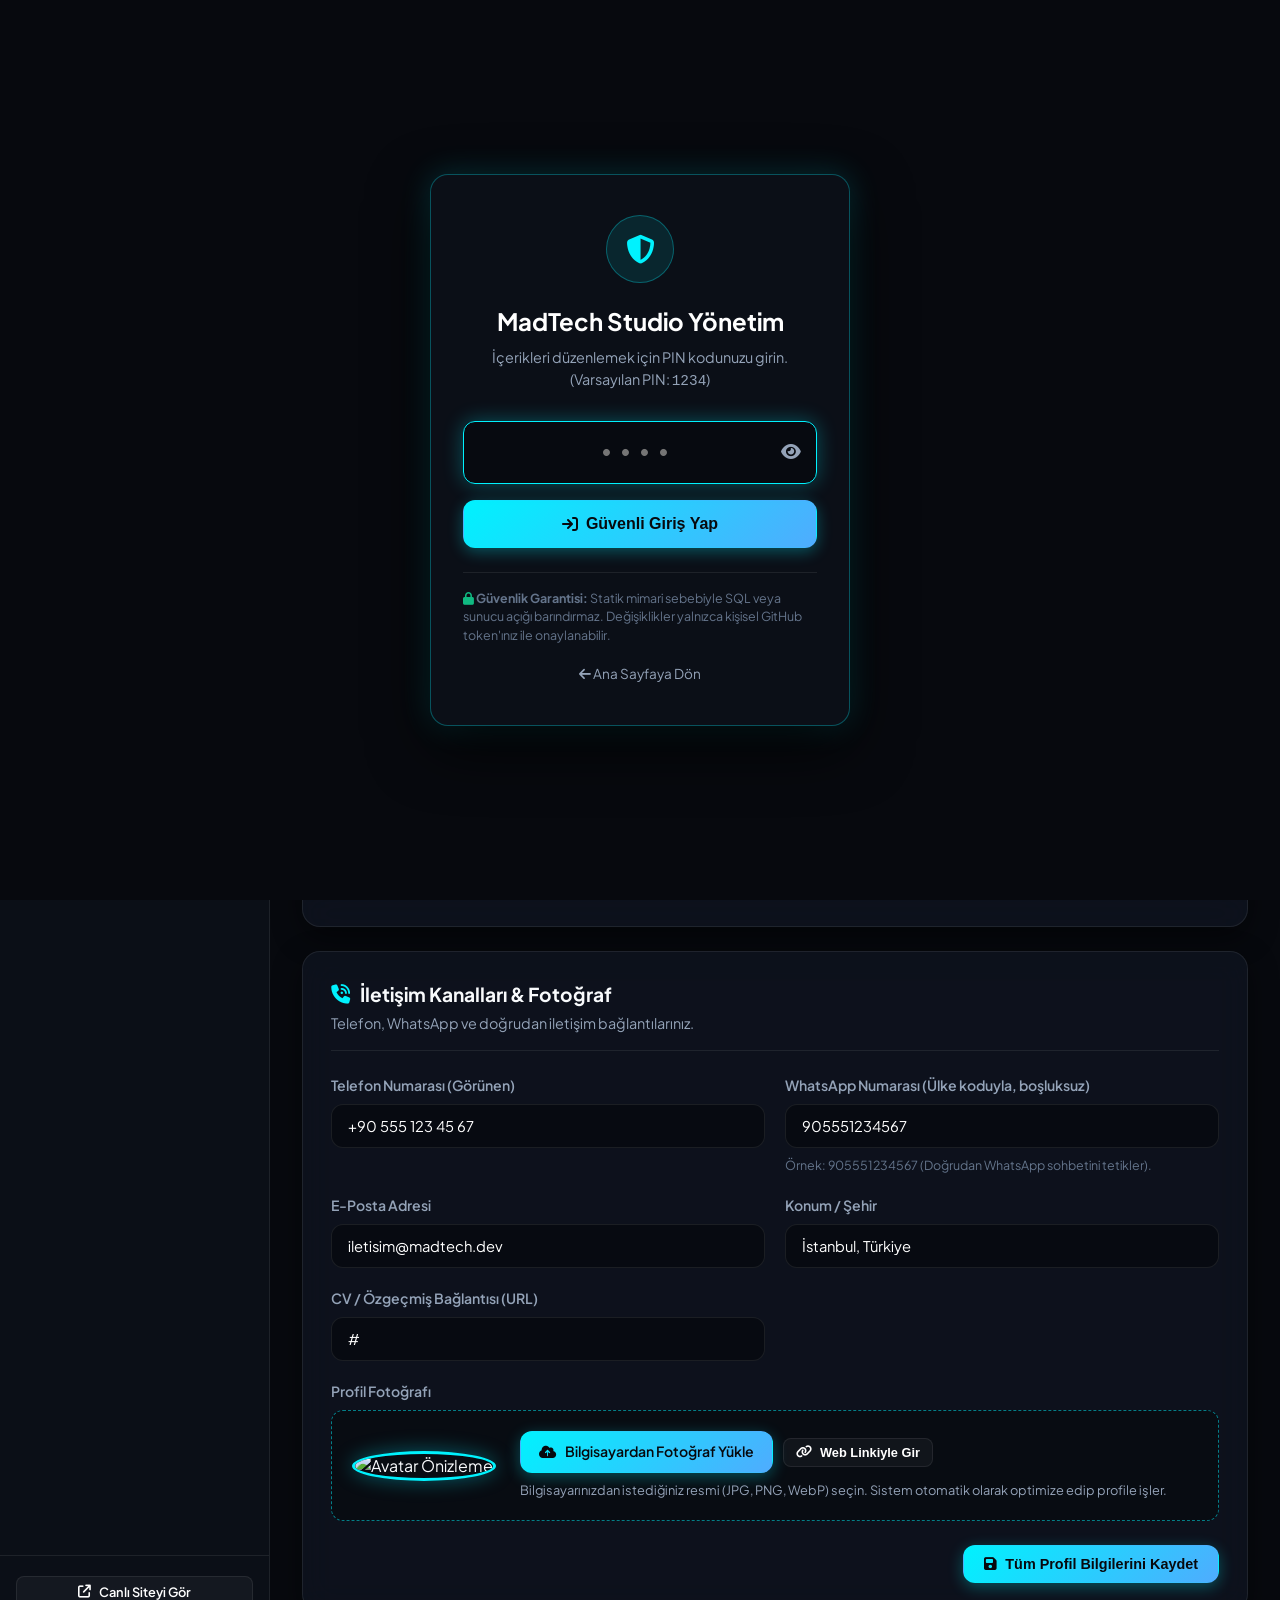
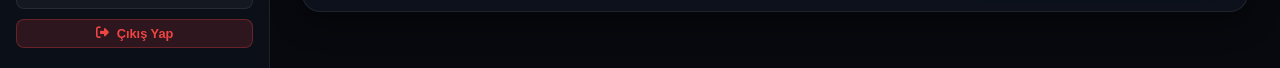
==== commit b0e9057a: "feat: add global sync reminder bar and quick publish button in admin" ====
--- a/admin.html
+++ b/admin.html
@@ -132,10 +132,24 @@
           </div>
 
           <a href="index.html" target="_blank" class="btn btn-outline btn-sm">
-            <i class="fa-solid fa-eye"></i> Canlı Önizleme
+            <i class="fa-solid fa-eye"></i> Önizleme
           </a>
+          <button type="button" class="btn btn-primary btn-sm" id="btn-topbar-publish" onclick="goToPublishTab()" style="font-weight: 700;">
+            <i class="fa-solid fa-cloud-arrow-up"></i> Canlıya Yayınla 🚀
+          </button>
         </div>
       </header>
+
+      <!-- Reminder Banner for Global Sync -->
+      <div id="admin-sync-reminder-bar" style="background: linear-gradient(90deg, rgba(0, 242, 254, 0.15) 0%, rgba(121, 40, 202, 0.15) 100%); border-bottom: 1px solid rgba(0, 242, 254, 0.3); padding: 12px 32px; font-size: 0.88rem; color: #fff; display: flex; align-items: center; justify-content: space-between; flex-wrap: gap;">
+        <div>
+          <i class="fa-solid fa-globe" style="color: #00f2fe; margin-right: 8px;"></i>
+          <strong>Başkalarının da Görmesi İçin:</strong> Değişiklikleriniz tarayıcınıza kaydedildi. Tüm dünyada görünmesi için <strong>"Canlıya Yayınla"</strong> butonuna tıklayarak GitHub'a göndermeyi unutmayın!
+        </div>
+        <button type="button" class="btn btn-primary btn-sm" onclick="goToPublishTab()" style="padding: 6px 14px; font-size: 0.8rem; white-space: nowrap;">
+          <i class="fa-solid fa-cloud-arrow-up"></i> GitHub'a Gönder
+        </button>
+      </div>
 
       <!-- Content Views -->
       <div class="admin-content">
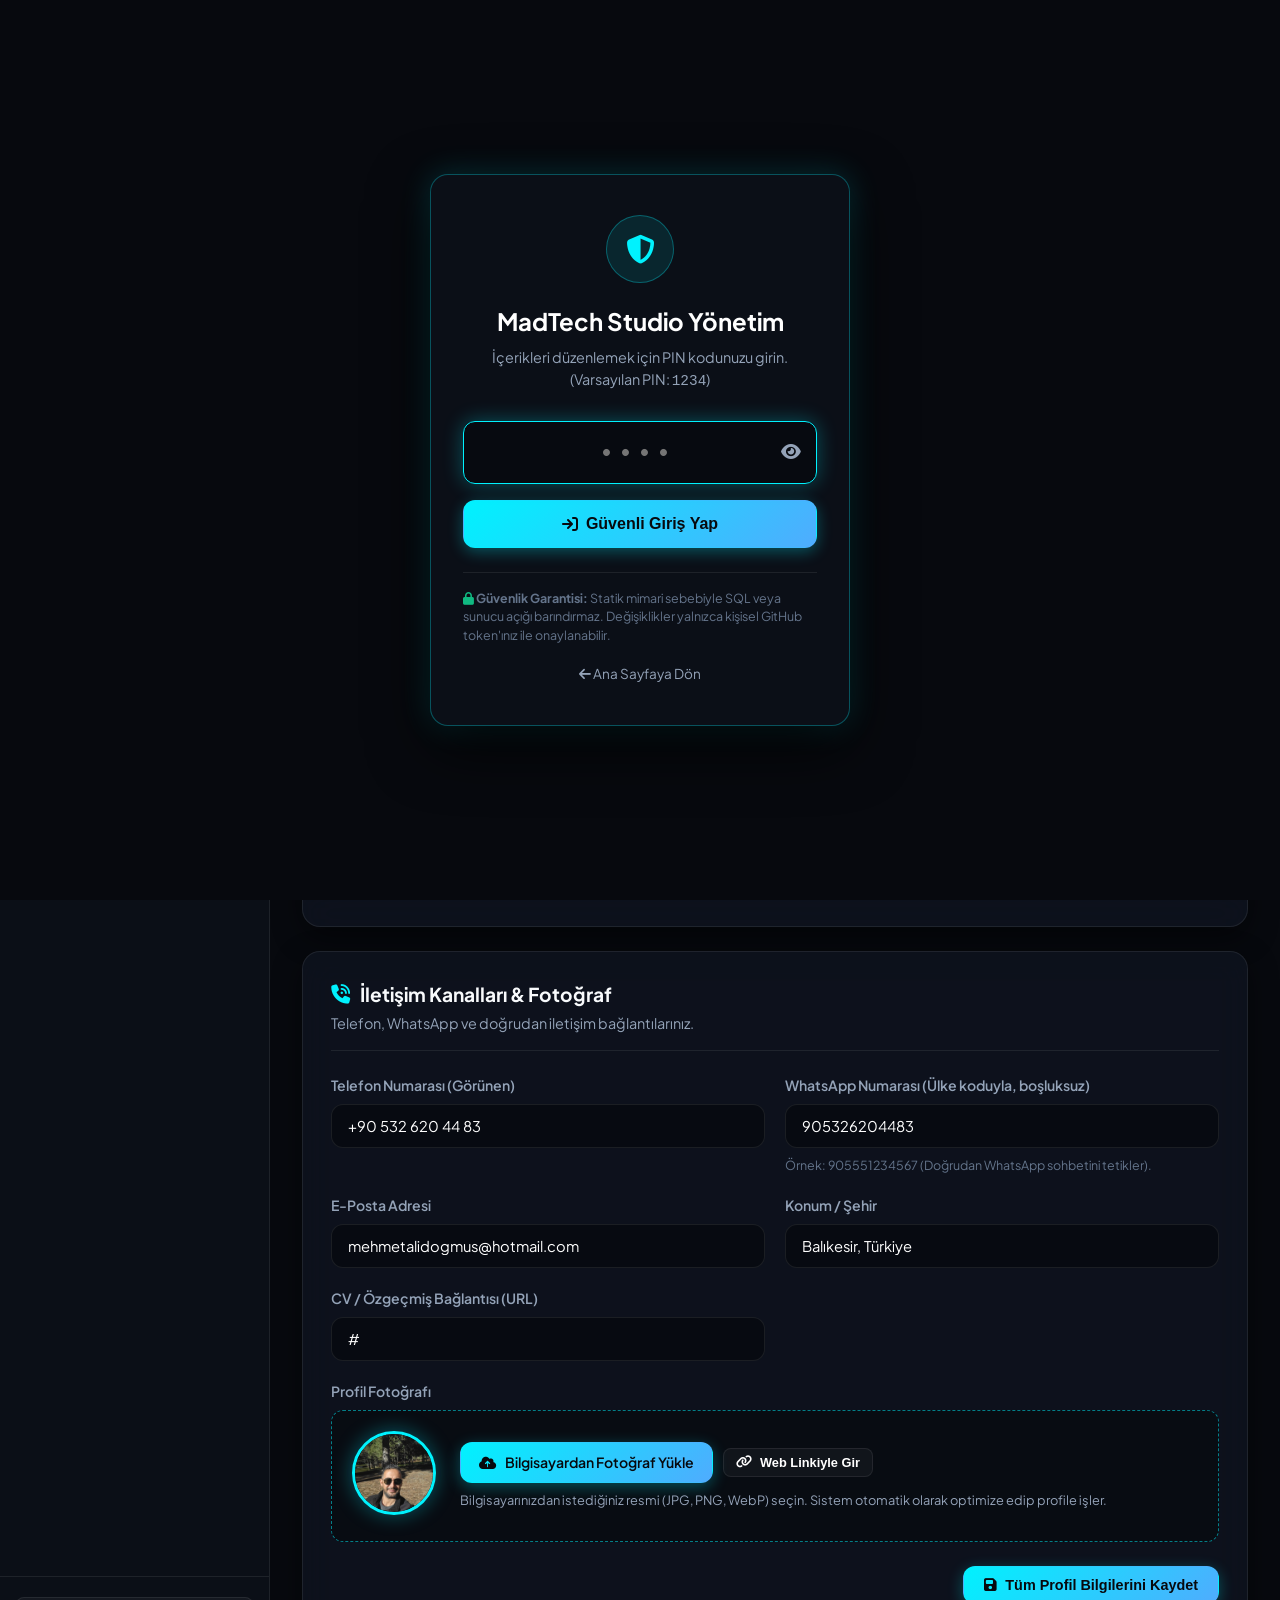
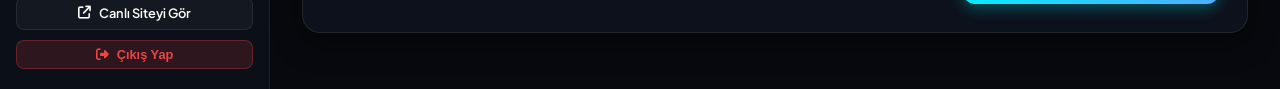
==== commit ce1430c5: "feat: compact project cards on showcase and drag-and-drop reordering in admin" ====
--- a/admin.html
+++ b/admin.html
@@ -302,9 +302,17 @@
             </div>
 
             <div class="projects-table-wrap">
+              <div style="background: rgba(0, 242, 254, 0.08); border: 1px solid rgba(0, 242, 254, 0.25); border-radius: var(--radius-md); padding: 12px 18px; margin-bottom: 16px; display: flex; align-items: center; justify-content: space-between; flex-wrap: wrap; gap: 10px;">
+                <span style="font-size: 0.88rem; color: #fff;">
+                  <i class="fa-solid fa-arrows-up-down" style="color: var(--primary); margin-right: 8px;"></i>
+                  <strong>Sıralama Özelliği:</strong> Projelerin sırasını değiştirmek için solundaki tutamacı ( <i class="fa-solid fa-grip-vertical" style="color: var(--primary);"></i> ) tutup sürükleyebilir veya ok butonlarına (↑ / ↓) basabilirsiniz. <strong>En üstteki proje ana sayfanızda ilk görünür!</strong>
+                </span>
+              </div>
+
               <table class="admin-table">
                 <thead>
                   <tr>
+                    <th style="width: 80px; text-align: center;">Sıra</th>
                     <th>Görsel</th>
                     <th>Proje Başlığı</th>
                     <th>Kategori</th>
@@ -314,7 +322,7 @@
                   </tr>
                 </thead>
                 <tbody id="projects-table-body">
-                  <!-- Populated by admin.js -->
+                  <!-- Populated by admin.js with drag & drop -->
                 </tbody>
               </table>
             </div>
--- a/css/admin.css
+++ b/css/admin.css
@@ -658,3 +658,97 @@
     grid-template-columns: 1fr;
   }
 }
+
+/* ==========================================================================
+   DRAG & DROP PROJECT SORTING
+   ========================================================================== */
+.draggable-row {
+  cursor: grab;
+  user-select: none;
+  transition: background 0.15s ease, transform 0.15s ease;
+}
+
+.draggable-row:active {
+  cursor: grabbing;
+}
+
+.draggable-row.dragging {
+  opacity: 0.35;
+  background: rgba(0, 242, 254, 0.18) !important;
+  transform: scale(0.99);
+}
+
+.draggable-row.drag-over-top td {
+  border-top: 3px solid #00f2fe !important;
+}
+
+.draggable-row.drag-over-bottom td {
+  border-bottom: 3px solid #00f2fe !important;
+}
+
+.drag-grip {
+  color: var(--primary);
+  font-size: 1.15rem;
+  cursor: grab;
+  padding: 6px 8px;
+  display: inline-flex;
+  align-items: center;
+  justify-content: center;
+  border-radius: var(--radius-sm);
+  transition: var(--transition);
+}
+
+.drag-grip:hover {
+  background: rgba(0, 242, 254, 0.2);
+  transform: scale(1.2);
+}
+
+.drag-grip:active {
+  cursor: grabbing;
+}
+
+.order-badge {
+  display: inline-flex;
+  align-items: center;
+  justify-content: center;
+  padding: 3px 8px;
+  background: rgba(255, 255, 255, 0.08);
+  border: 1px solid var(--admin-border);
+  border-radius: 6px;
+  font-size: 0.8rem;
+  font-weight: 700;
+  color: #fff;
+  min-width: 32px;
+}
+
+.order-btn-group {
+  display: inline-flex;
+  flex-direction: column;
+  gap: 3px;
+  margin-left: 8px;
+  vertical-align: middle;
+}
+
+.btn-order-arrow {
+  background: rgba(255, 255, 255, 0.06);
+  border: 1px solid var(--admin-border);
+  color: var(--text-muted);
+  font-size: 0.72rem;
+  padding: 2px 6px;
+  border-radius: 4px;
+  cursor: pointer;
+  line-height: 1;
+  transition: var(--transition);
+}
+
+.btn-order-arrow:hover:not(:disabled) {
+  background: var(--primary);
+  color: #07090e;
+  border-color: var(--primary);
+}
+
+.btn-order-arrow:disabled {
+  opacity: 0.2;
+  cursor: not-allowed;
+}
+
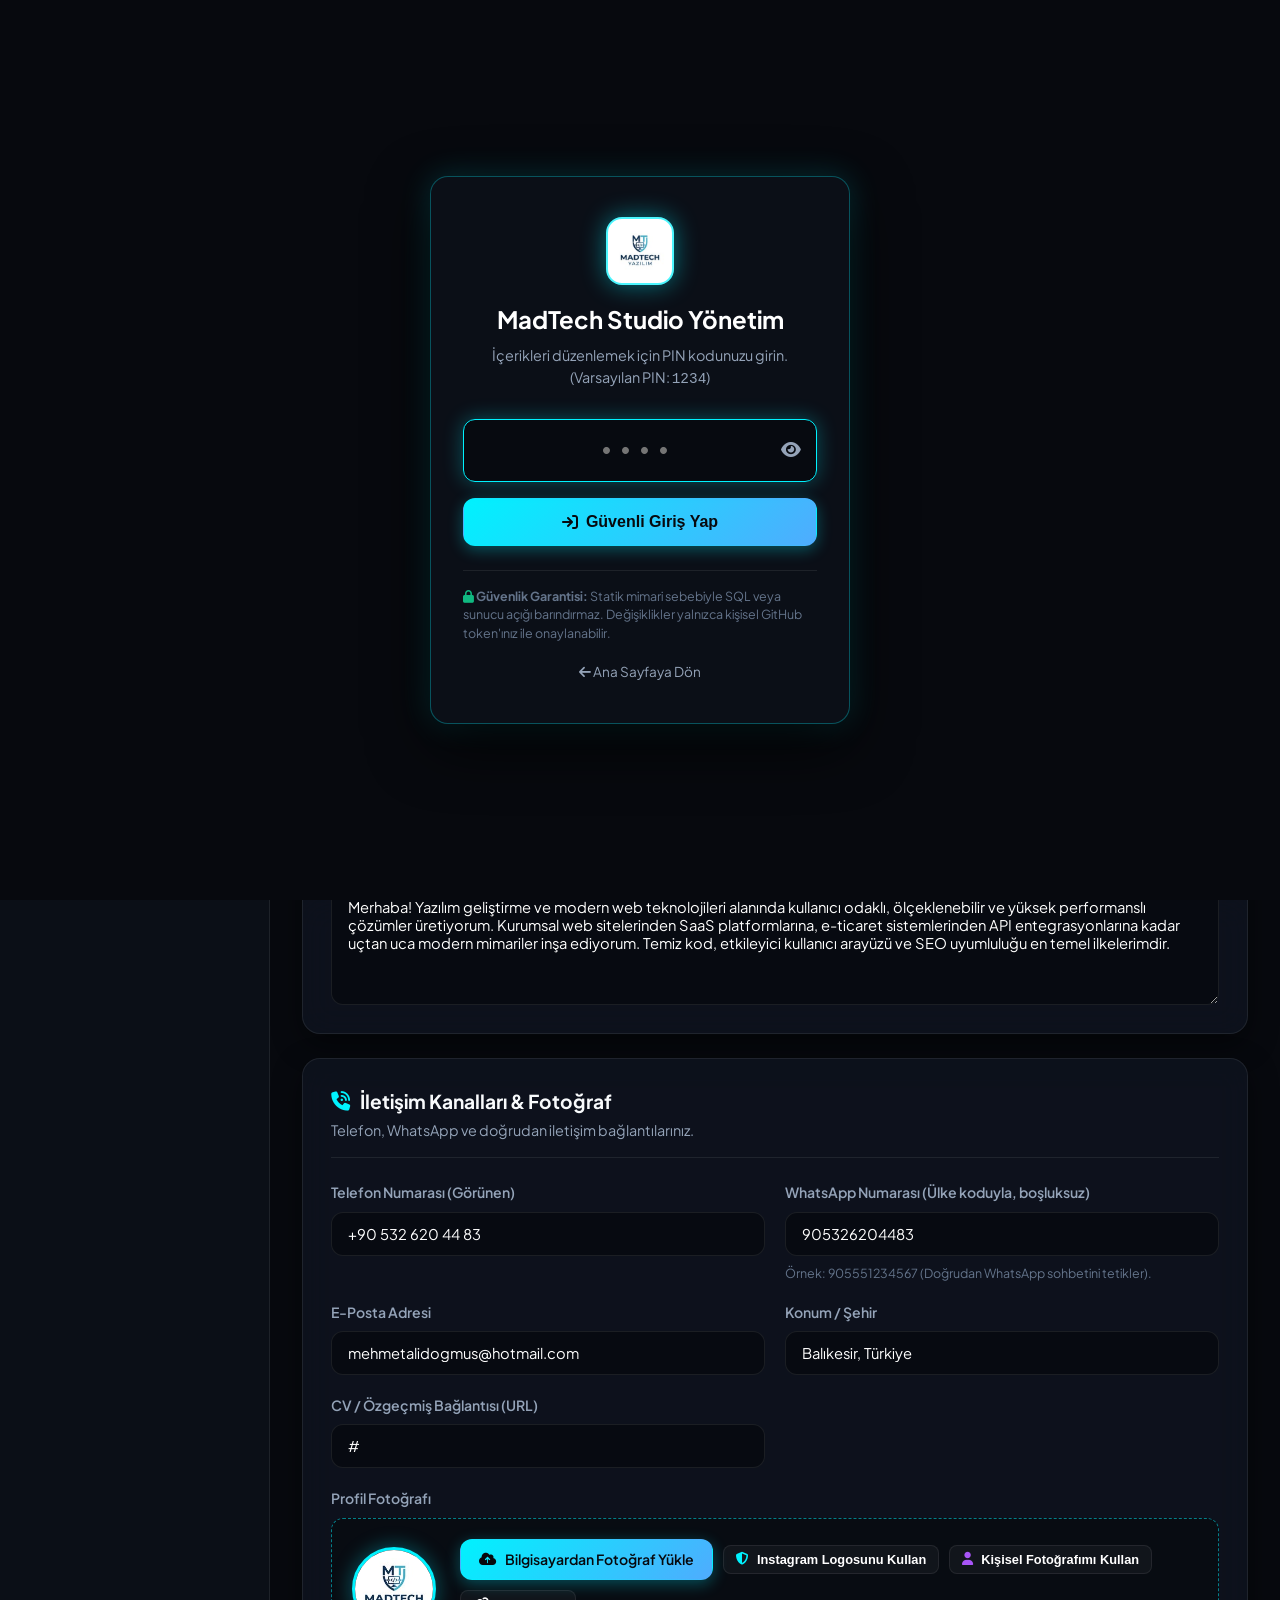
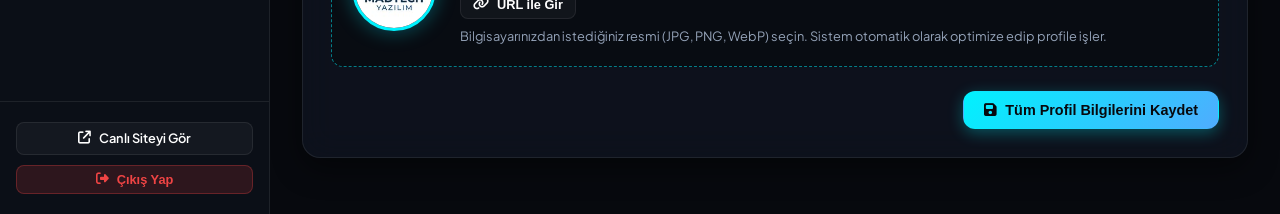
==== commit 225b851d: "feat: integrate official @madtechyazilim instagram logo as brand logo, favicon, and avatar" ====
--- a/admin.html
+++ b/admin.html
@@ -7,7 +7,7 @@
   <meta name="robots" content="noindex, nofollow">
 
   <!-- Favicon -->
-  <link rel="icon" type="image/svg+xml" href="data:image/svg+xml,<svg xmlns='http://www.w3.org/2000/svg' viewBox='0 0 100 100'><rect width='100' height='100' rx='25' fill='%2300f2fe'/><text y='65' x='50' text-anchor='middle' font-size='50' font-family='sans-serif' font-weight='900' fill='%2307090e'>M</text></svg>">
+  <link rel="icon" type="image/jpeg" href="assets/logo.jpg">
 
   <!-- Google Fonts & Font Awesome 6 -->
   <link rel="preconnect" href="https://fonts.googleapis.com">
@@ -23,8 +23,8 @@
   <!-- PIN Code Authentication Screen -->
   <div class="auth-overlay" id="auth-overlay">
     <div class="auth-card">
-      <div class="auth-icon">
-        <i class="fa-solid fa-shield-halved"></i>
+      <div class="auth-icon" style="background: #ffffff; width: 68px; height: 68px; padding: 6px; box-shadow: 0 0 25px rgba(0,242,254,0.45); border-radius: 16px; overflow: hidden; border: 2px solid rgba(0,242,254,0.7); margin: 0 auto 16px auto; display: flex; align-items: center; justify-content: center;">
+        <img src="assets/logo.jpg" alt="MadTech Logo" style="width: 100%; height: 100%; object-fit: contain;">
       </div>
       <h2 class="auth-title">MadTech Studio Yönetim</h2>
       <p class="auth-desc">İçerikleri düzenlemek için PIN kodunuzu girin.<br>(Varsayılan PIN: <code>1234</code>)</p>
@@ -63,7 +63,9 @@
     <aside class="admin-sidebar">
       <div class="sidebar-header">
         <div class="sidebar-brand">
-          <i class="fa-solid fa-cube" style="color: var(--primary);"></i>
+          <div style="width: 36px; height: 36px; border-radius: 9px; background: #fff; overflow: hidden; display: flex; align-items: center; justify-content: center; box-shadow: 0 0 14px rgba(0,242,254,0.4); border: 1.5px solid rgba(0,242,254,0.6); flex-shrink: 0;">
+            <img src="assets/logo.jpg" alt="MadTech Logo" style="width: 100%; height: 100%; object-fit: cover;">
+          </div>
           <span>MadTech</span>
         </div>
         <span class="sidebar-badge">Admin</span>
@@ -177,6 +179,20 @@
                 </div>
 
                 <div class="form-group">
+                  <label class="form-label">Site Marka Logosu (Header & Favicon)</label>
+                  <div style="display: flex; align-items: center; gap: 14px; background: rgba(7, 9, 14, 0.6); padding: 8px 14px; border-radius: var(--radius-md); border: 1px solid var(--admin-border);">
+                    <div style="width: 40px; height: 40px; border-radius: 9px; background: #fff; overflow: hidden; display: flex; align-items: center; justify-content: center; border: 1.5px solid var(--primary); flex-shrink: 0;">
+                      <img id="prof-logo-preview" src="assets/logo.jpg" style="width: 100%; height: 100%; object-fit: cover;" alt="Logo Önizleme">
+                    </div>
+                    <label class="btn btn-outline btn-sm" style="cursor: pointer; padding: 6px 12px; font-size: 0.78rem;">
+                      <i class="fa-solid fa-cloud-arrow-up"></i> Değiştir
+                      <input type="file" id="prof-logo-file" accept="image/*" style="display: none;">
+                    </label>
+                    <input type="hidden" id="prof-logo" value="assets/logo.jpg">
+                  </div>
+                </div>
+
+                <div class="form-group">
                   <label class="form-label" for="prof-name">Adınız Soyadınız</label>
                   <input type="text" id="prof-name" class="form-input" placeholder="Mehmet Ali Dağ">
                 </div>
@@ -260,8 +276,14 @@
                           <i class="fa-solid fa-cloud-arrow-up"></i> Bilgisayardan Fotoğraf Yükle
                           <input type="file" id="prof-avatar-file" accept="image/*" style="display: none;">
                         </label>
+                        <button type="button" class="btn btn-outline btn-sm" id="btn-use-logo-as-avatar" title="Instagram MT Logosunu profil resmi yapar">
+                          <i class="fa-solid fa-shield-halved" style="color: var(--primary);"></i> Instagram Logosunu Kullan
+                        </button>
+                        <button type="button" class="btn btn-outline btn-sm" id="btn-use-photo-as-avatar" title="Kişisel fotoğrafınızı profil resmi yapar">
+                          <i class="fa-solid fa-user" style="color: #a855f7;"></i> Kişisel Fotoğrafımı Kullan
+                        </button>
                         <button type="button" class="btn btn-outline btn-sm" id="btn-toggle-avatar-url">
-                          <i class="fa-solid fa-link"></i> Web Linkiyle Gir
+                          <i class="fa-solid fa-link"></i> URL ile Gir
                         </button>
                       </div>
                       <p style="color: var(--text-muted); font-size: 0.8rem;">
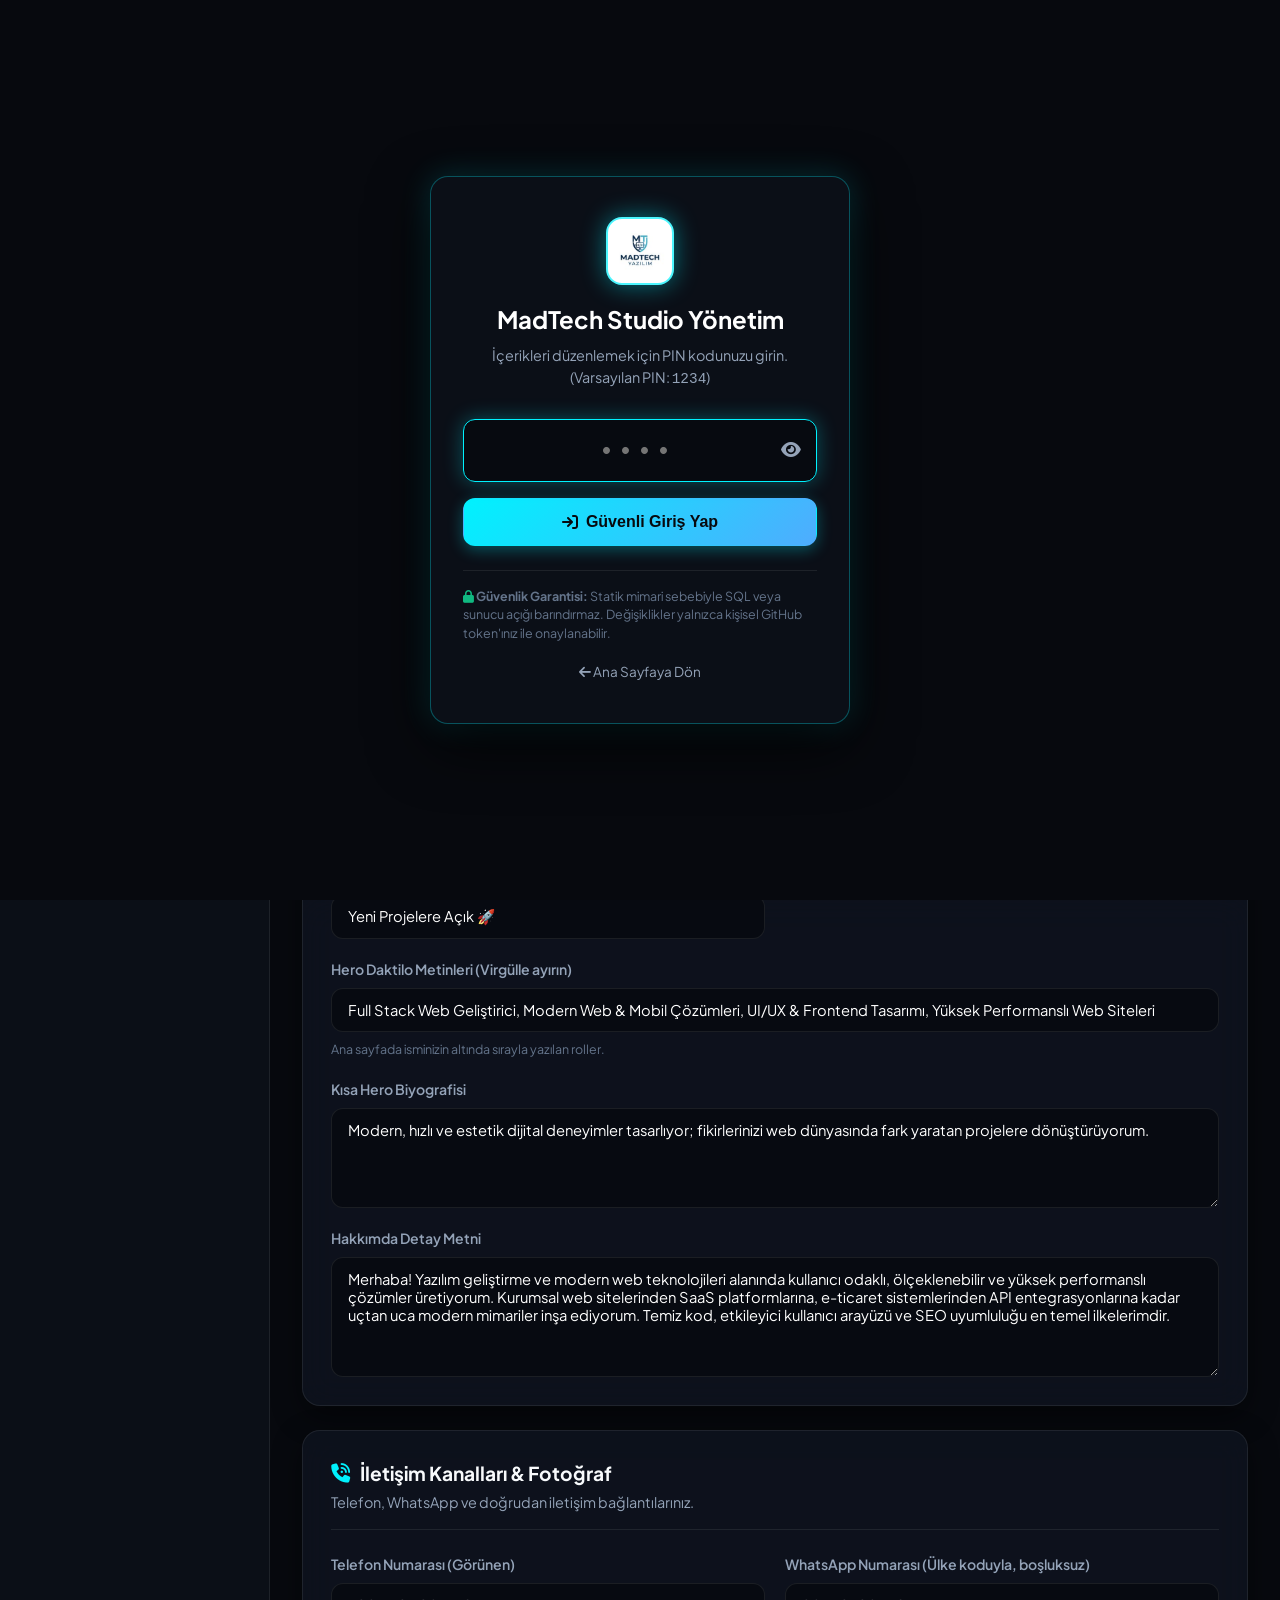
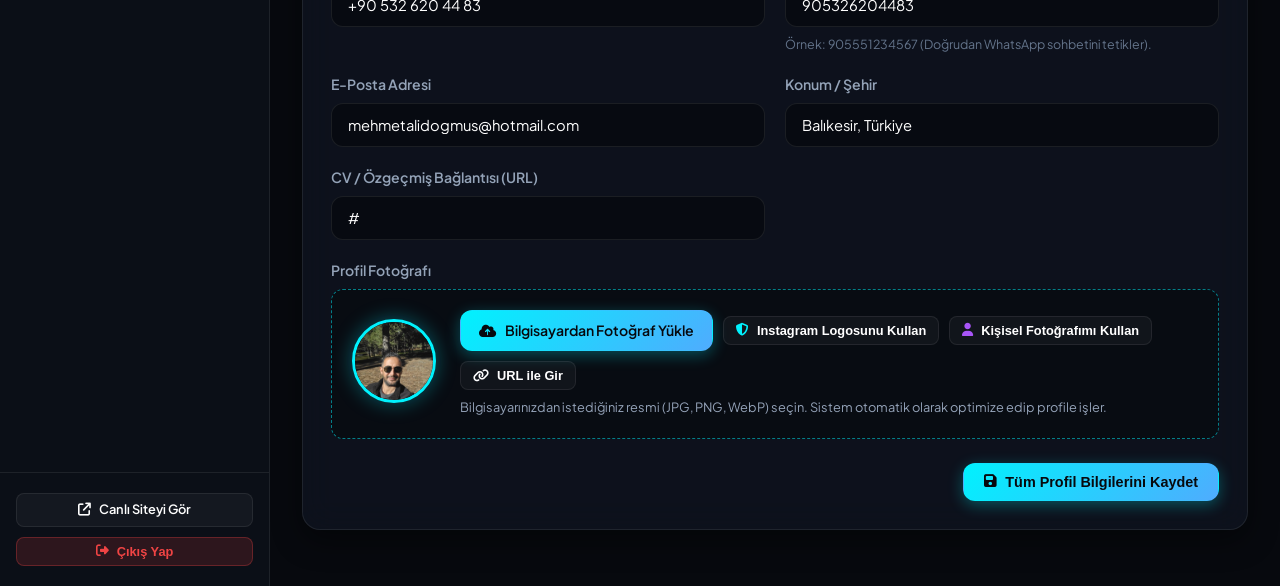
==== commit 1d206d69: "feat: set brand name to Madtech Studio and add dedicated logo & brand text management with live prev" ====
--- a/admin.html
+++ b/admin.html
@@ -66,7 +66,7 @@
           <div style="width: 36px; height: 36px; border-radius: 9px; background: #fff; overflow: hidden; display: flex; align-items: center; justify-content: center; box-shadow: 0 0 14px rgba(0,242,254,0.4); border: 1.5px solid rgba(0,242,254,0.6); flex-shrink: 0;">
             <img src="assets/logo.jpg" alt="MadTech Logo" style="width: 100%; height: 100%; object-fit: cover;">
           </div>
-          <span>MadTech</span>
+          <span>Madtech Studio</span>
         </div>
         <span class="sidebar-badge">Admin</span>
       </div>
@@ -161,37 +161,90 @@
              ========================================== -->
         <div class="admin-tab-pane active" id="tab-profile">
           <form id="form-profile">
+            <!-- 1. DEDICATED BRAND & LOGO SECTION -->
+            <div class="admin-card" style="border: 1px solid rgba(0, 242, 254, 0.4); box-shadow: 0 0 25px rgba(0, 242, 254, 0.08); margin-bottom: 24px;">
+              <div class="admin-card-header">
+                <div>
+                  <h3 class="admin-card-title" style="color: #00f2fe;">
+                    <i class="fa-solid fa-gem"></i> Logo & Marka Kimliği Yönetimi
+                  </h3>
+                  <p class="admin-card-desc">Sitenin sol üst menüsündeki ve altındaki logo görselini ve hemen yanındaki marka yazısını buradan yönetin.</p>
+                </div>
+                <button type="submit" class="btn btn-primary btn-sm">
+                  <i class="fa-solid fa-floppy-disk"></i> Değişiklikleri Kaydet
+                </button>
+              </div>
+
+              <div class="form-grid" style="grid-template-columns: repeat(auto-fit, minmax(280px, 1fr)); gap: 24px; align-items: start;">
+                
+                <!-- A: Logonun Yanındaki Yazı -->
+                <div class="form-group">
+                  <label class="form-label" for="prof-brand" style="font-weight: 700; color: #fff; font-size: 0.95rem;">
+                    <i class="fa-solid fa-font" style="color: var(--primary);"></i> Logonun Yanındaki Yazı (Marka Adı)
+                  </label>
+                  <input type="text" id="prof-brand" class="form-input" placeholder="Madtech Studio" style="font-size: 1.05rem; font-weight: 600; border-color: rgba(0, 242, 254, 0.4);">
+                  <span class="form-helper">Header ve footer alanında logonun hemen sağında görüntülenen ana metindir. (Örn: <strong>Madtech Studio</strong>)</span>
+                </div>
+
+                <!-- B: Logo Yükleme Alanı -->
+                <div class="form-group">
+                  <label class="form-label" style="font-weight: 700; color: #fff; font-size: 0.95rem;">
+                    <i class="fa-solid fa-image" style="color: var(--primary);"></i> Site Marka Logosu (Header & Favicon)
+                  </label>
+                  <div style="display: flex; align-items: center; gap: 16px; background: rgba(7, 9, 14, 0.7); padding: 14px 18px; border-radius: var(--radius-md); border: 1px dashed var(--admin-border-focus);">
+                    <!-- Logo Preview Thumbnail -->
+                    <div style="width: 54px; height: 54px; border-radius: 12px; background: #ffffff; overflow: hidden; display: flex; align-items: center; justify-content: center; border: 2px solid var(--primary); box-shadow: 0 0 16px rgba(0,242,254,0.4); flex-shrink: 0;">
+                      <img id="prof-logo-preview" src="assets/logo.jpg" style="width: 100%; height: 100%; object-fit: contain;" alt="Logo Önizleme">
+                    </div>
+
+                    <!-- Upload Controls -->
+                    <div style="flex: 1;">
+                      <div style="display: flex; gap: 10px; flex-wrap: wrap; margin-bottom: 6px;">
+                        <label class="btn btn-primary btn-sm" style="cursor: pointer; padding: 7px 14px; font-size: 0.82rem;">
+                          <i class="fa-solid fa-cloud-arrow-up"></i> Bilgisayardan Logo Yükle
+                          <input type="file" id="prof-logo-file" accept="image/*" style="display: none;">
+                        </label>
+                        <button type="button" class="btn btn-outline btn-sm" id="btn-toggle-logo-url" style="padding: 7px 12px; font-size: 0.82rem;">
+                          <i class="fa-solid fa-link"></i> Web URL ile Gir
+                        </button>
+                      </div>
+                      <span class="form-helper" style="font-size: 0.75rem;">PNG, JPG, SVG veya WebP formatında istediğiniz logoyu yükleyin.</span>
+                      <div id="logo-url-wrapper" style="display: none; margin-top: 10px;">
+                        <input type="text" id="prof-logo" class="form-input" placeholder="assets/logo.jpg veya https://..." style="font-size: 0.85rem;">
+                      </div>
+                    </div>
+                  </div>
+                </div>
+
+              </div>
+
+              <!-- Live Header Preview Bar -->
+              <div style="margin-top: 20px; padding: 14px 20px; background: rgba(0, 242, 254, 0.05); border: 1px solid rgba(0, 242, 254, 0.2); border-radius: var(--radius-md); display: flex; align-items: center; justify-content: space-between; flex-wrap: wrap; gap: 14px;">
+                <div style="font-size: 0.85rem; color: var(--text-muted);">
+                  <i class="fa-solid fa-eye" style="color: var(--primary);"></i> <strong>Canlı Menü Önizlemesi:</strong> Ziyaretçilerin sitenin üst menüsünde göreceği anlık görünüm:
+                </div>
+                <div style="display: inline-flex; align-items: center; gap: 12px; background: #07090e; padding: 10px 22px; border-radius: 12px; border: 1px solid rgba(0, 242, 254, 0.3); box-shadow: 0 4px 20px rgba(0,0,0,0.5);">
+                  <div style="width: 38px; height: 38px; border-radius: 10px; background: #fff; overflow: hidden; display: flex; align-items: center; justify-content: center; border: 1.5px solid var(--primary); box-shadow: 0 0 14px rgba(0,242,254,0.4);">
+                    <img id="live-preview-logo-img" src="assets/logo.jpg" style="width: 100%; height: 100%; object-fit: contain;">
+                  </div>
+                  <span id="live-preview-brand-text" style="font-size: 1.25rem; font-weight: 800; color: #fff; letter-spacing: -0.5px;">
+                    Madtech Studio
+                  </span>
+                </div>
+              </div>
+
+            </div>
+
+            <!-- 2. PERSONAL INFO & HERO CONTENT -->
             <div class="admin-card">
               <div class="admin-card-header">
                 <div>
-                  <h3 class="admin-card-title"><i class="fa-solid fa-id-card"></i> Kişisel & Marka Bilgileri</h3>
-                  <p class="admin-card-desc">Ana sayfadaki hero ve kart alanlarında görünen tanıtım bilgileriniz.</p>
-                </div>
-                <button type="submit" class="btn btn-primary btn-sm">
-                  <i class="fa-solid fa-floppy-disk"></i> Değişiklikleri Kaydet
-                </button>
+                  <h3 class="admin-card-title"><i class="fa-solid fa-id-card"></i> Kişisel Bilgiler & Biyografi</h3>
+                  <p class="admin-card-desc">Ana sayfadaki hero bölümü ve hakkımda alanında görünen tanıtım bilgileriniz.</p>
+                </div>
               </div>
 
               <div class="form-grid">
-                <div class="form-group">
-                  <label class="form-label" for="prof-brand">Marka / Logo Adı</label>
-                  <input type="text" id="prof-brand" class="form-input" placeholder="MadTech">
-                </div>
-
-                <div class="form-group">
-                  <label class="form-label">Site Marka Logosu (Header & Favicon)</label>
-                  <div style="display: flex; align-items: center; gap: 14px; background: rgba(7, 9, 14, 0.6); padding: 8px 14px; border-radius: var(--radius-md); border: 1px solid var(--admin-border);">
-                    <div style="width: 40px; height: 40px; border-radius: 9px; background: #fff; overflow: hidden; display: flex; align-items: center; justify-content: center; border: 1.5px solid var(--primary); flex-shrink: 0;">
-                      <img id="prof-logo-preview" src="assets/logo.jpg" style="width: 100%; height: 100%; object-fit: cover;" alt="Logo Önizleme">
-                    </div>
-                    <label class="btn btn-outline btn-sm" style="cursor: pointer; padding: 6px 12px; font-size: 0.78rem;">
-                      <i class="fa-solid fa-cloud-arrow-up"></i> Değiştir
-                      <input type="file" id="prof-logo-file" accept="image/*" style="display: none;">
-                    </label>
-                    <input type="hidden" id="prof-logo" value="assets/logo.jpg">
-                  </div>
-                </div>
-
                 <div class="form-group">
                   <label class="form-label" for="prof-name">Adınız Soyadınız</label>
                   <input type="text" id="prof-name" class="form-input" placeholder="Mehmet Ali Dağ">
